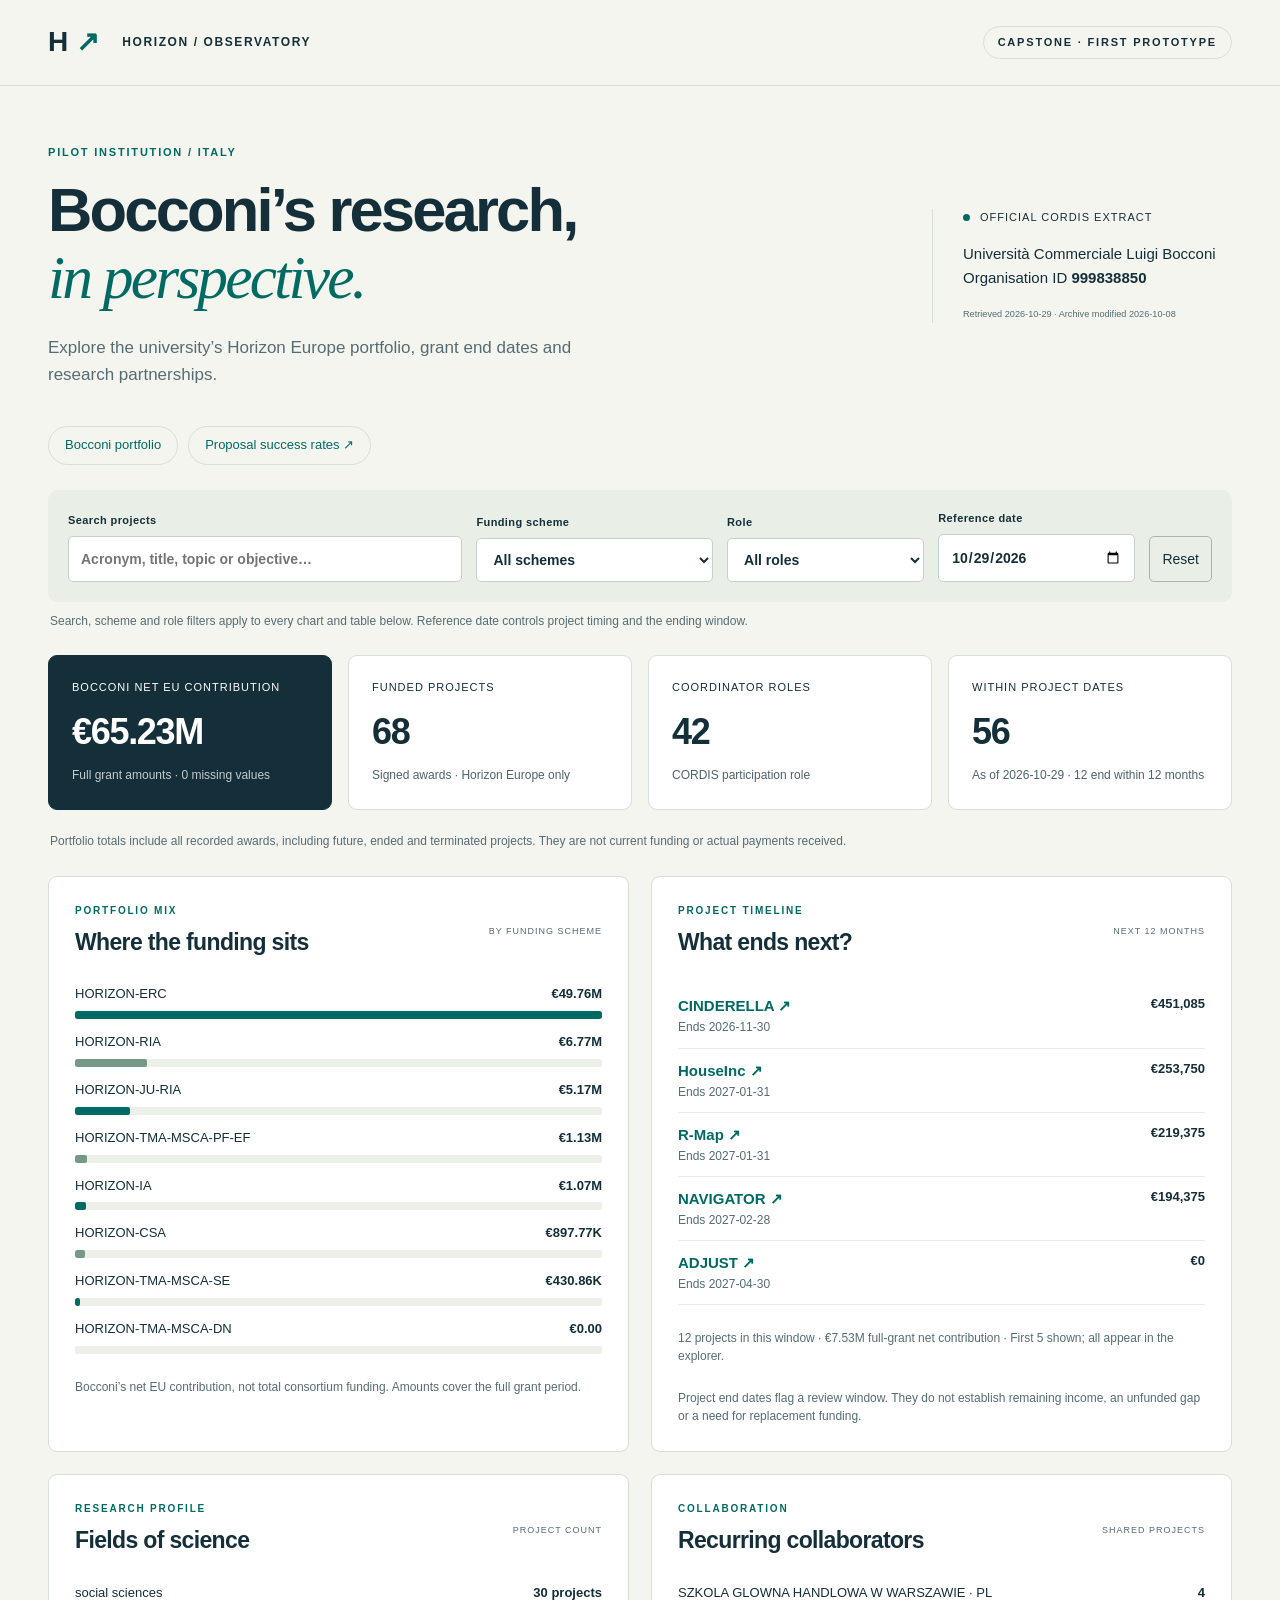
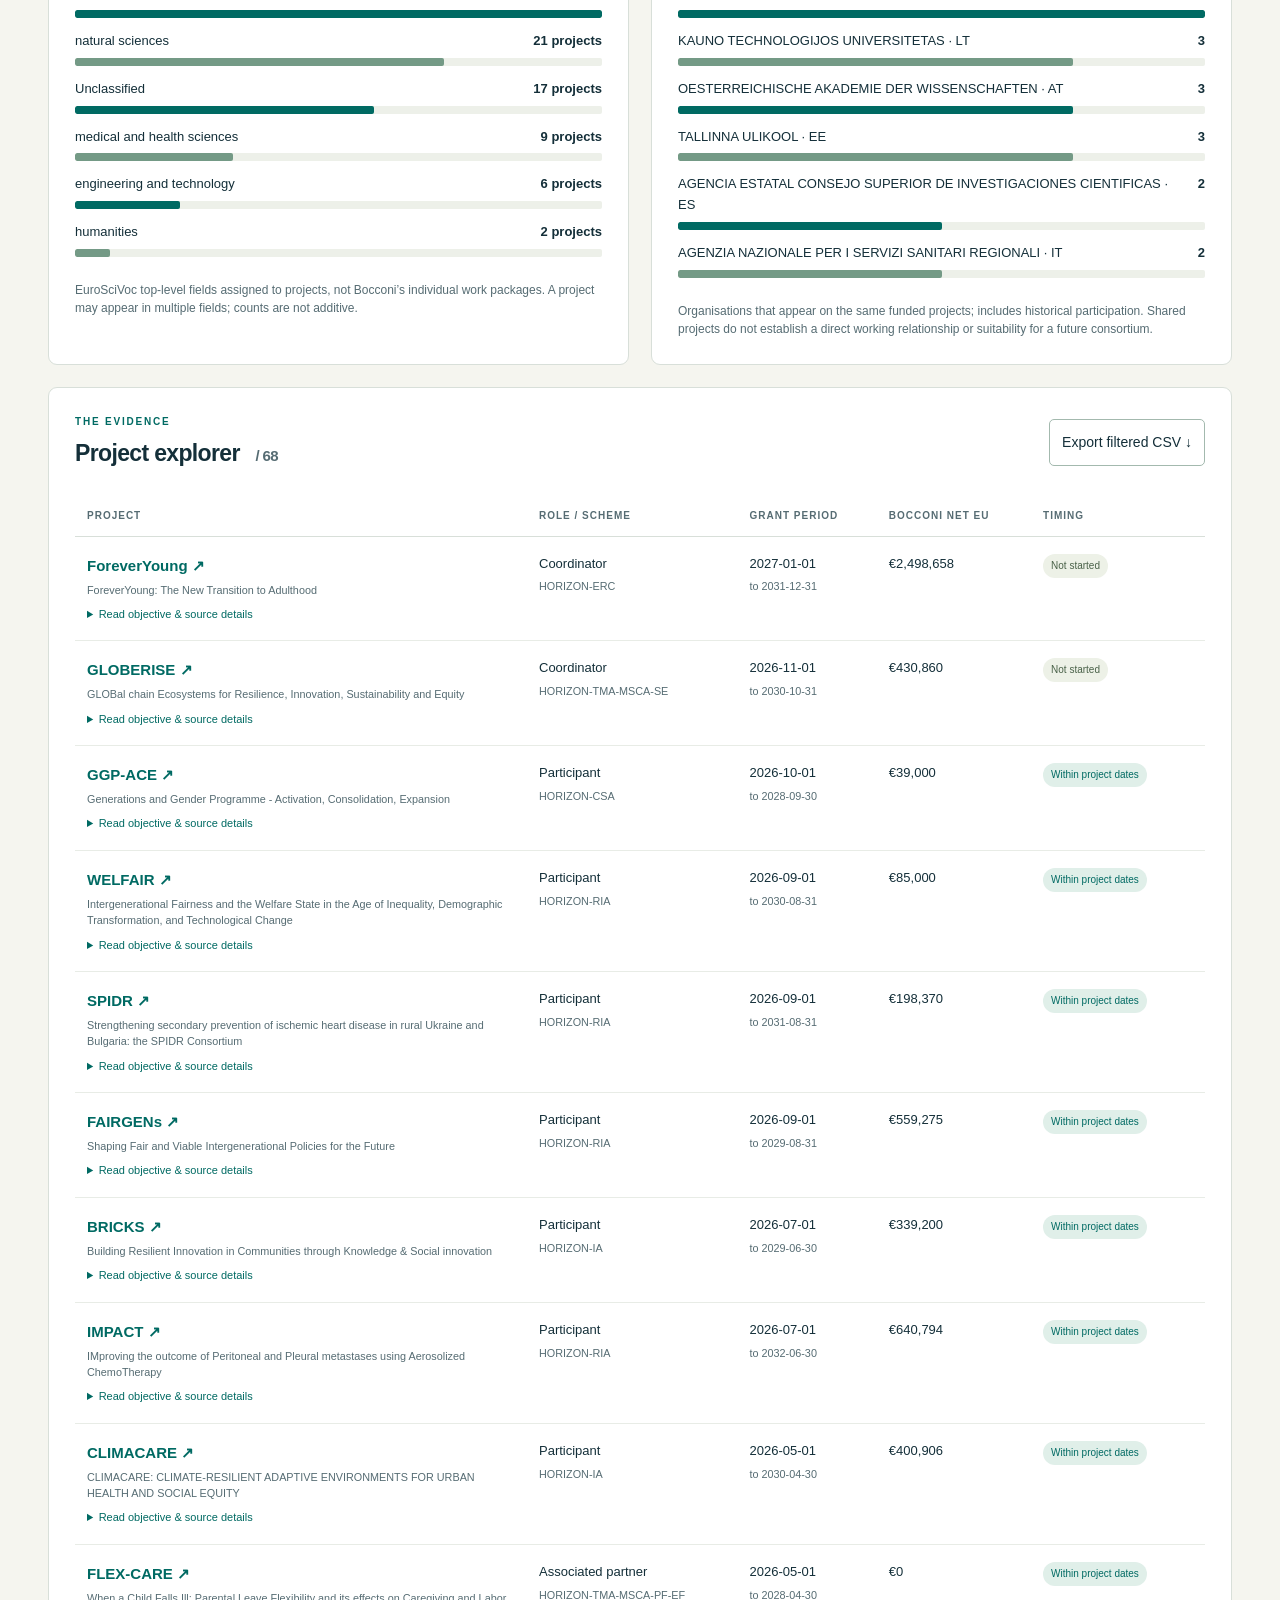
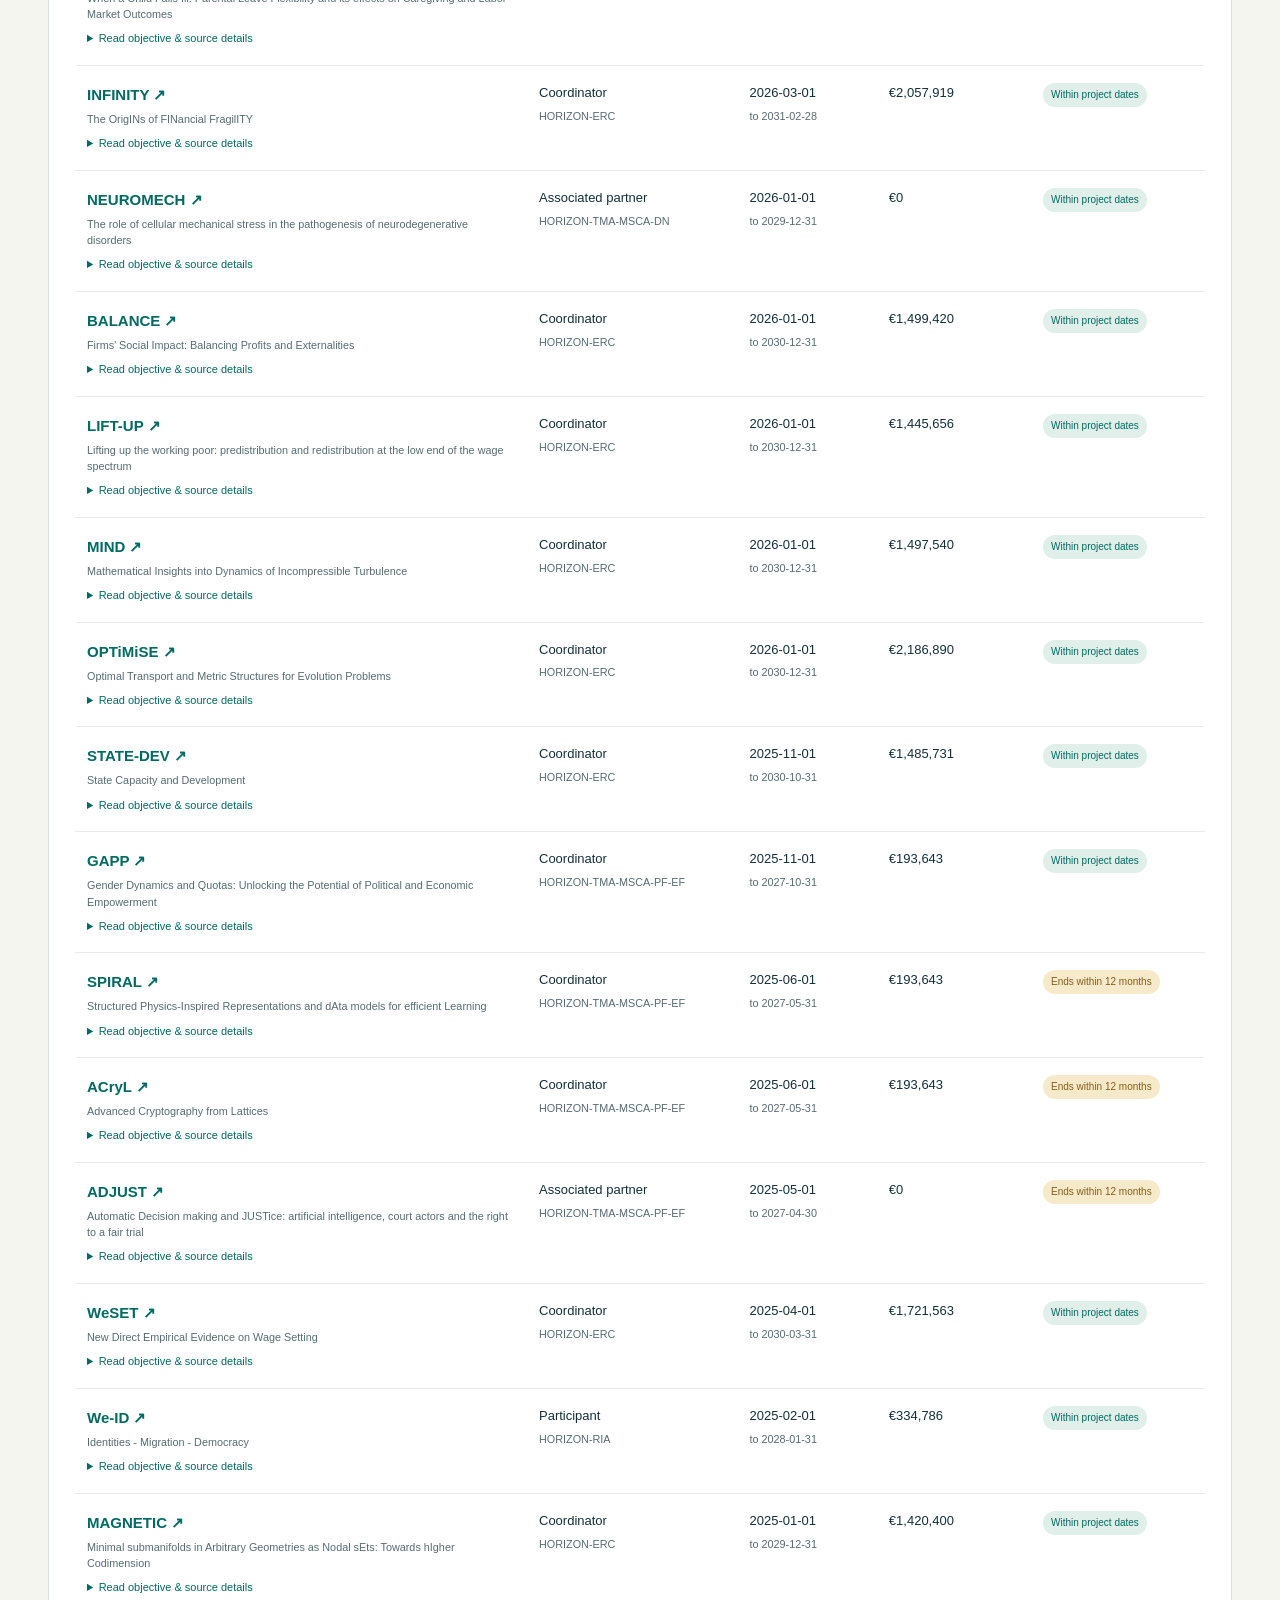
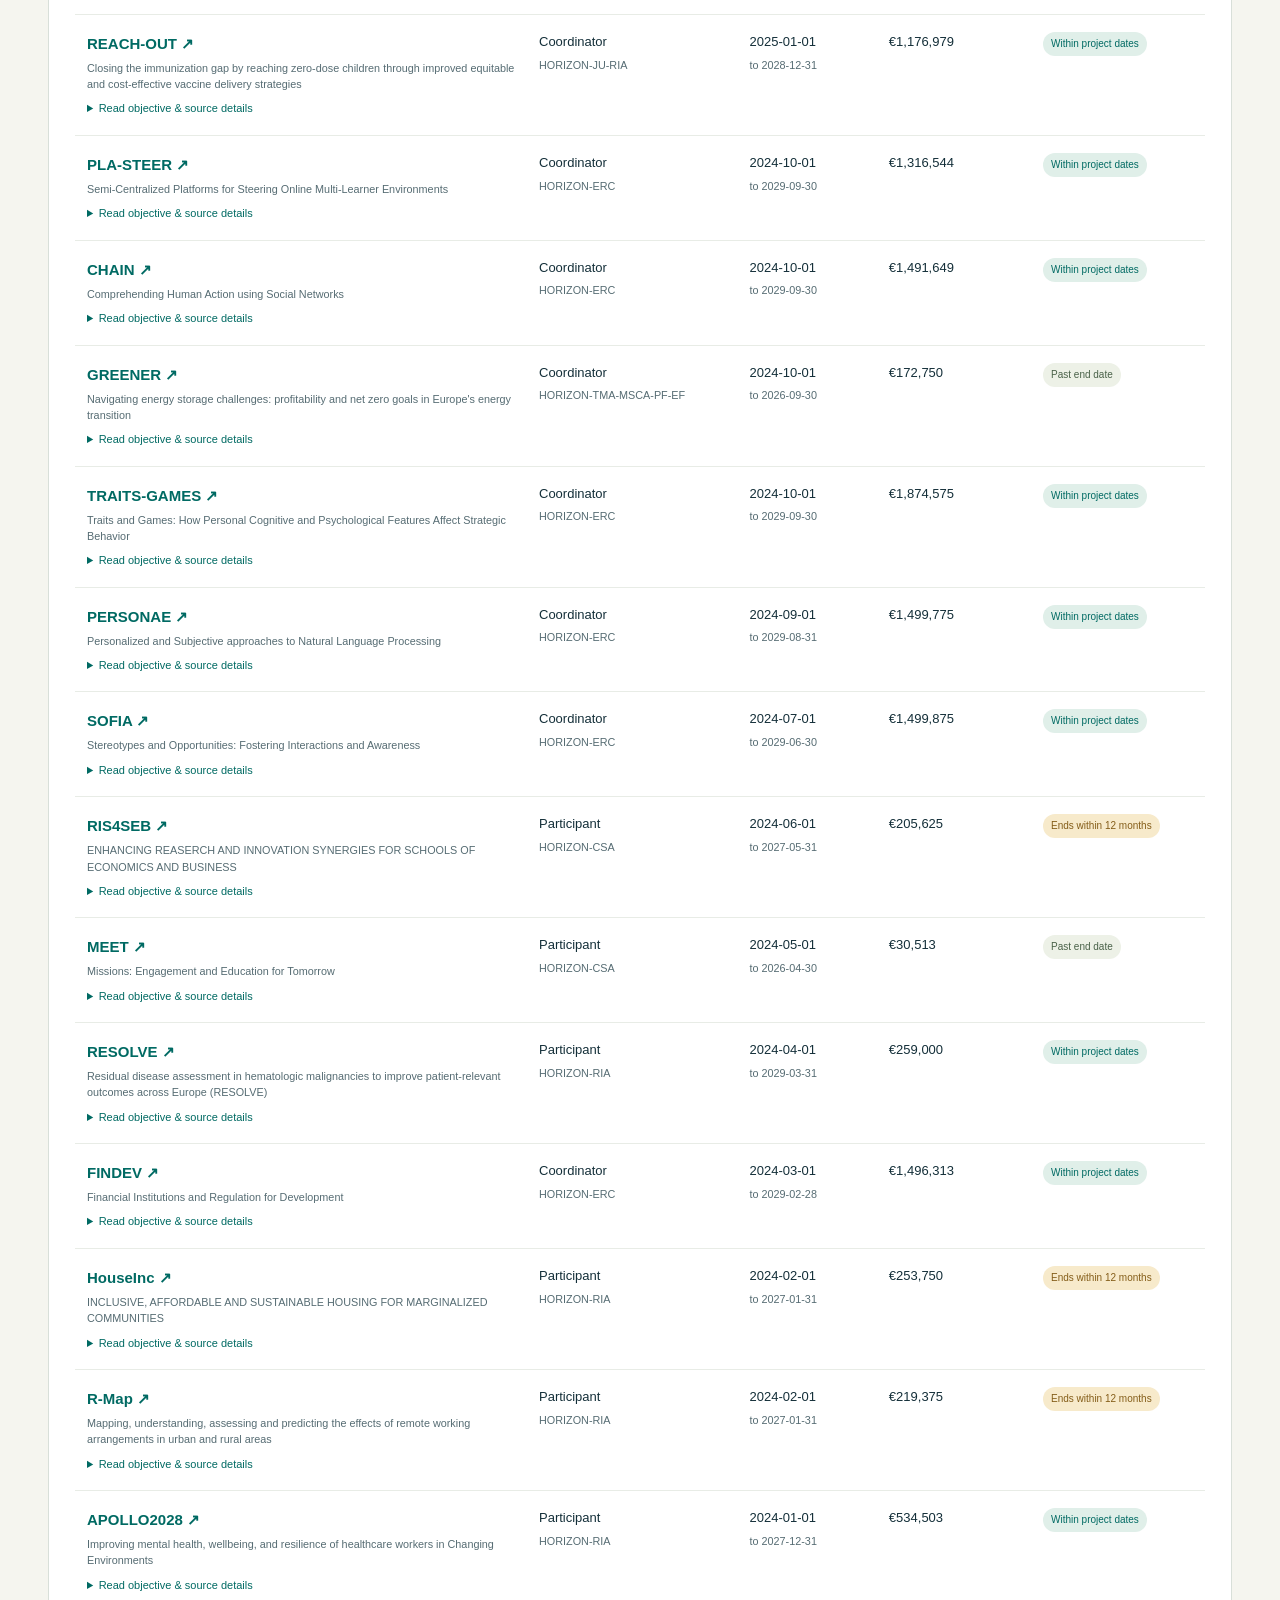
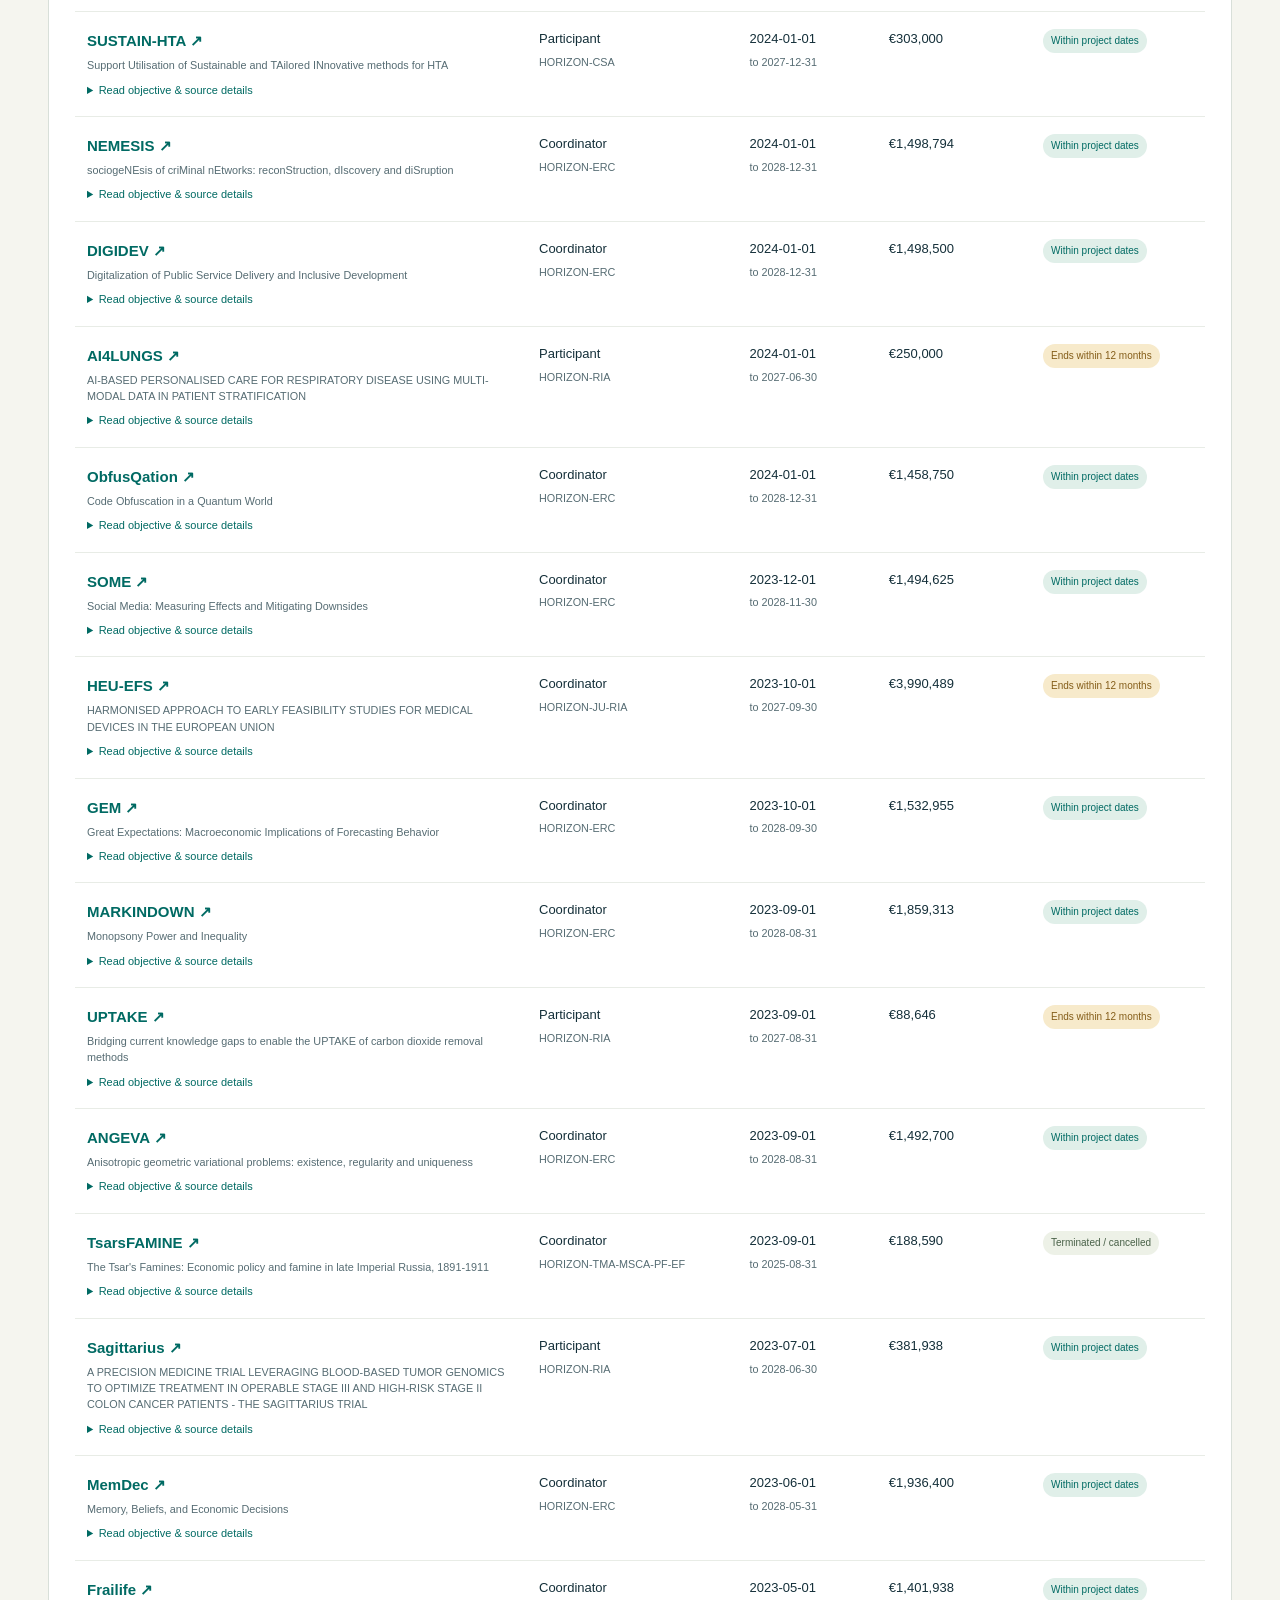
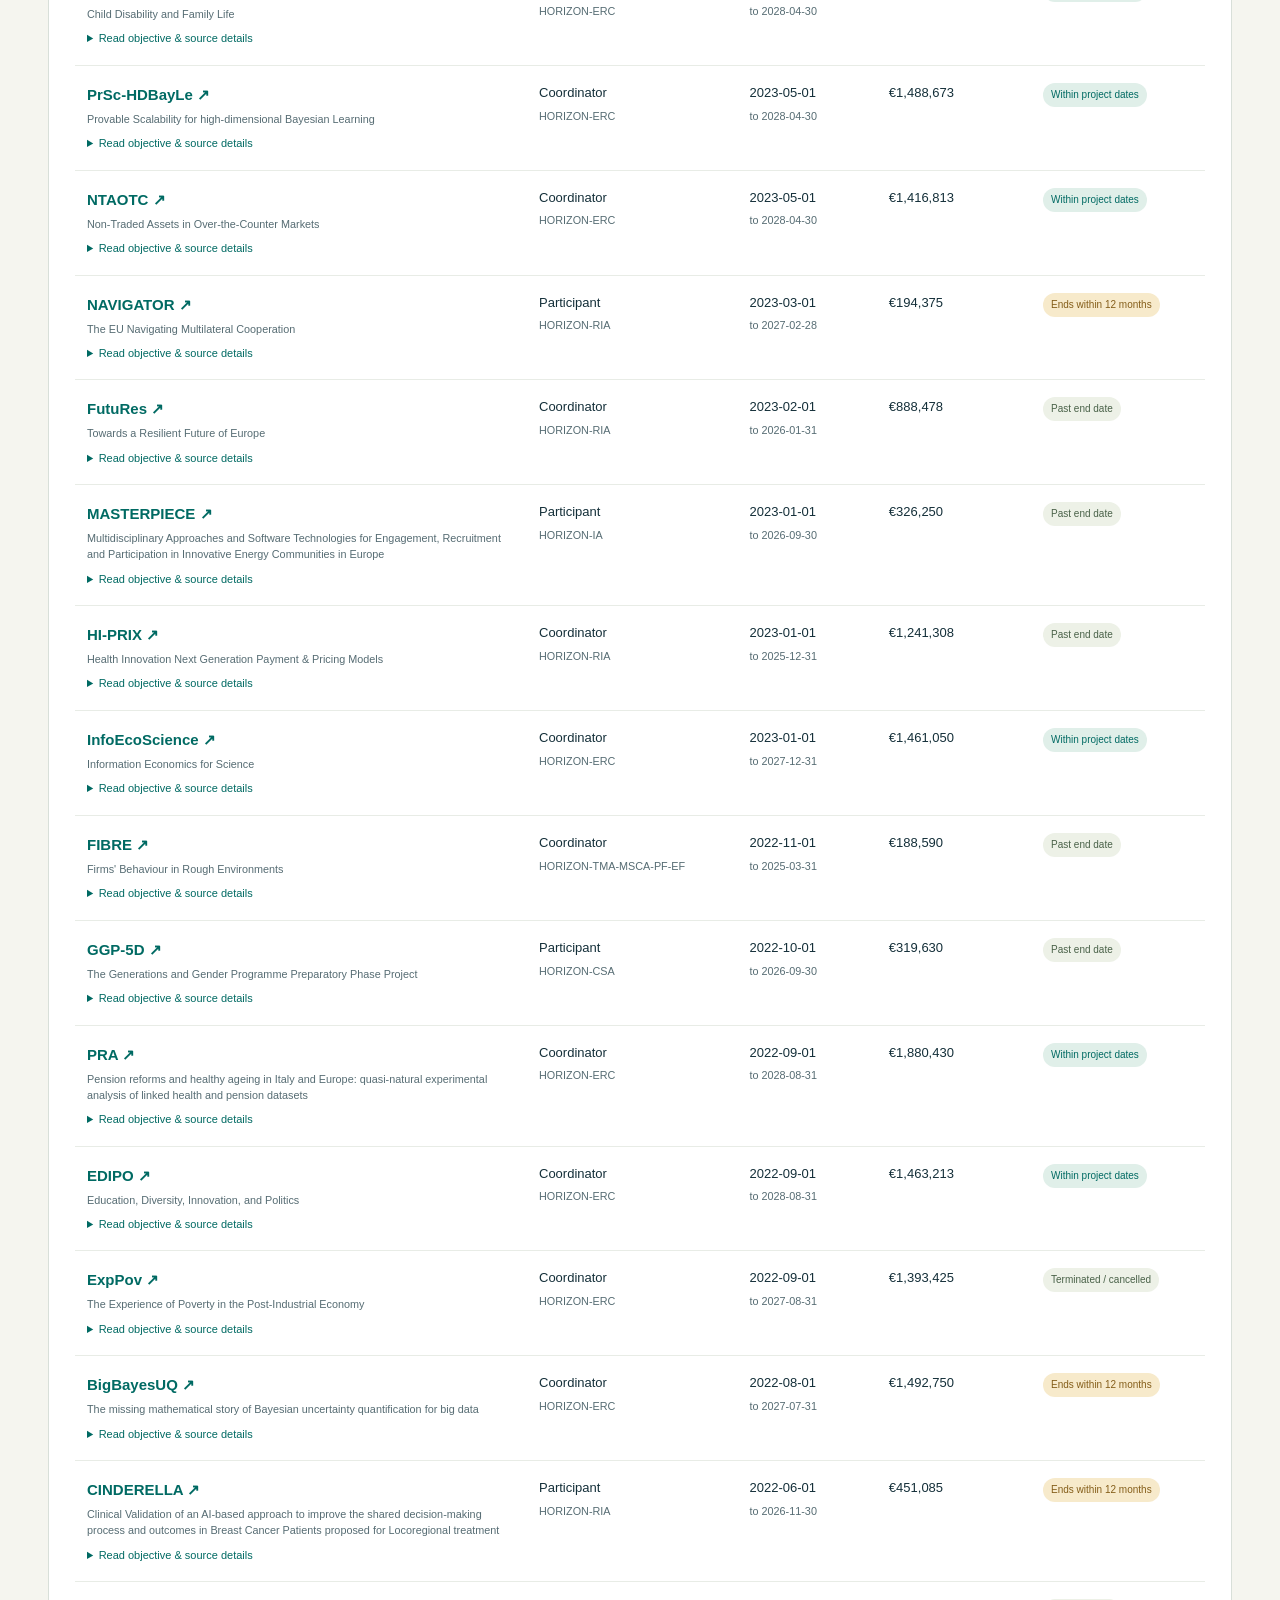
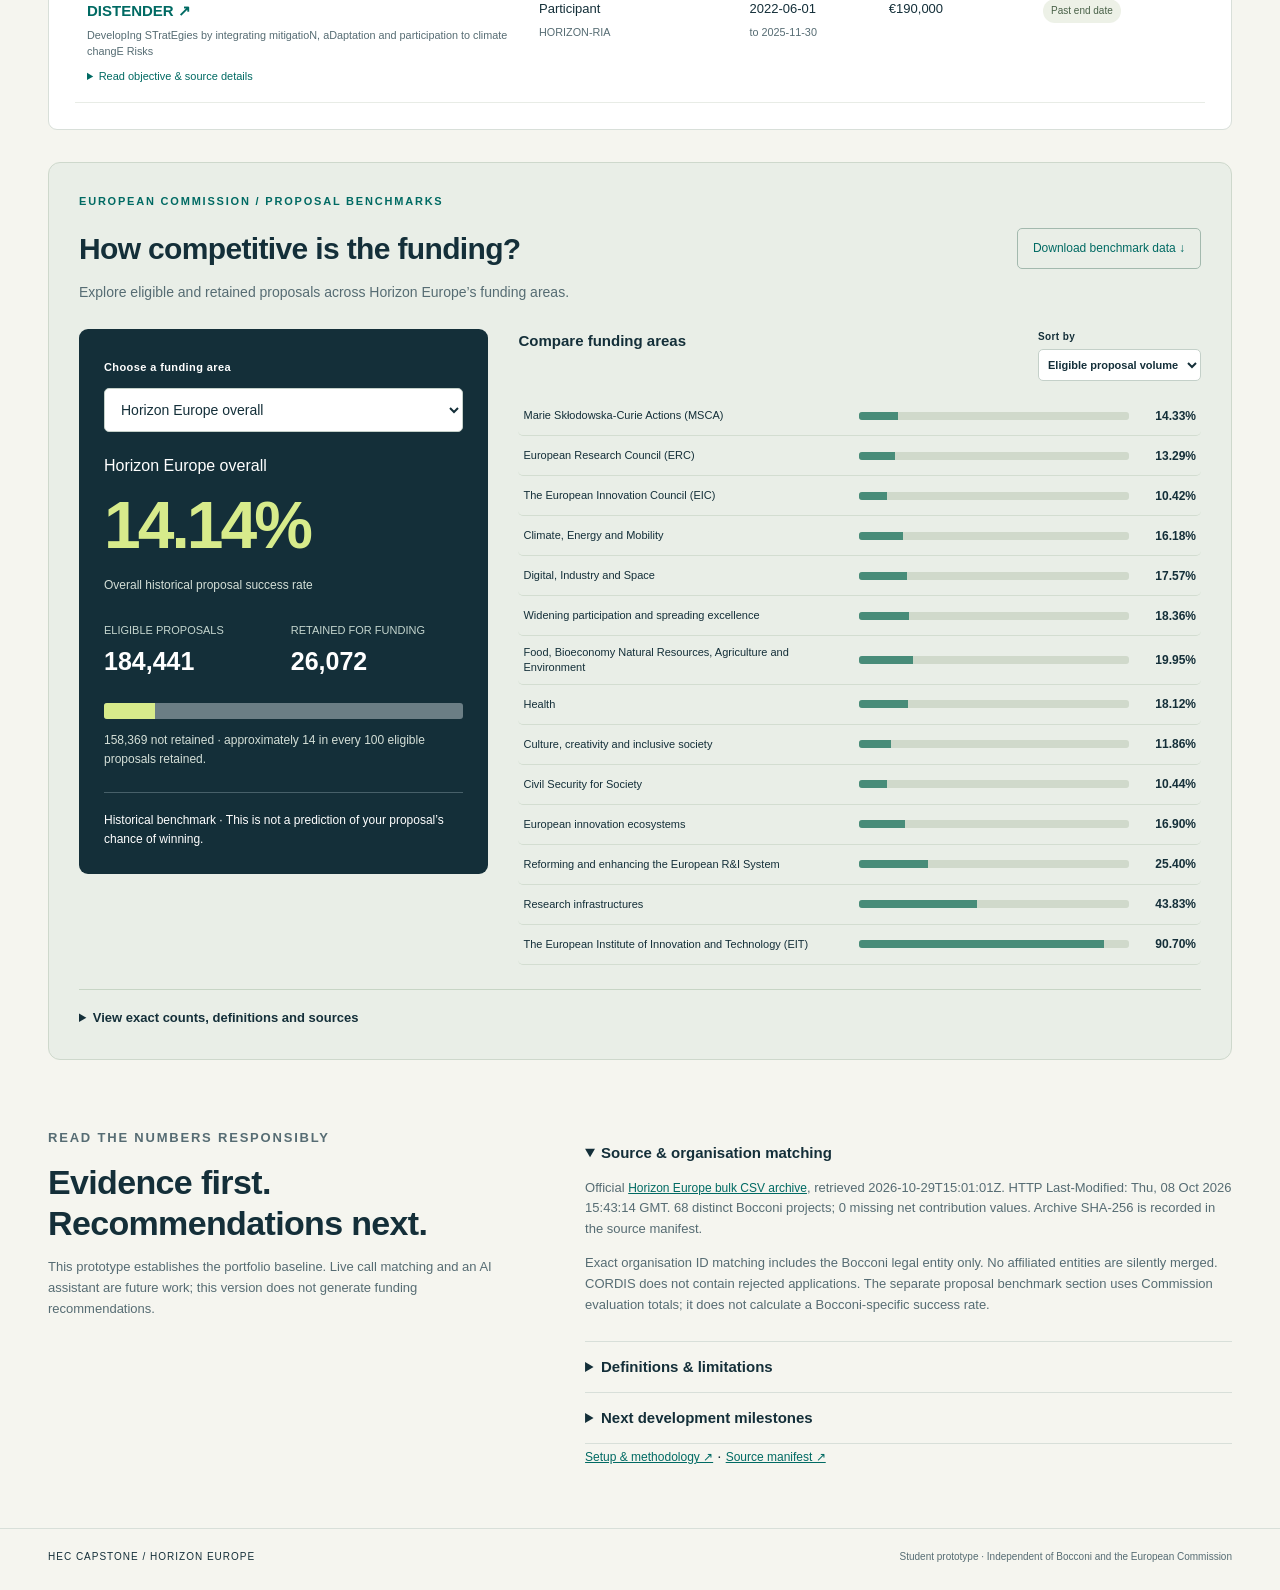
==== index.template.html @ 03dafbaa "Add Horizon Observatory dashboard and team instructions" ====
<!doctype html>
<html lang="en"><head><meta charset="utf-8"><meta name="viewport" content="width=device-width,initial-scale=1"><title>Bocconi | Horizon portfolio</title><link rel="stylesheet" href="style.css"><link rel="stylesheet" href="benchmarks.css"></head>
<body><header><a class="brand" href="#">H<span>↗</span> <b>HORIZON / OBSERVATORY</b></a><span class="prototype">CAPSTONE · FIRST PROTOTYPE</span></header>
<main><section class="intro"><div><p class="eyebrow">PILOT INSTITUTION / ITALY</p><h1>Bocconi’s research,<br><em>in perspective.</em></h1><p class="lede">Explore the university’s Horizon Europe portfolio, grant end dates and research partnerships.</p></div><aside><span class="dot"></span> OFFICIAL CORDIS EXTRACT<p>Università Commerciale Luigi Bocconi<br>Organisation ID <strong>999838850</strong></p><small id="snapshot"></small></aside></section>
<nav class="section-nav" aria-label="Dashboard sections"><a href="#portfolio">Bocconi portfolio</a><a href="#success-rates">Proposal success rates ↗</a></nav>
<section id="portfolio" class="controls" aria-label="Portfolio filters"><label>Search projects<input id="search" type="search" placeholder="Acronym, title, topic or objective…"></label><label>Funding scheme<select id="scheme"><option value="">All schemes</option></select></label><label>Role<select id="role"><option value="">All roles</option><option value="coordinator">Coordinator</option><option value="participant">Participant</option><option value="associatedPartner">Associated partner</option></select></label><label>Reference date<input type="date" id="asof" value="2026-10-29"></label><button id="reset" class="secondary">Reset</button></section>
<p class="filter-note">Search, scheme and role filters apply to every chart and table below. Reference date controls project timing and the ending window.</p>
<section class="metrics" id="metrics" aria-live="polite"></section><p class="filter-note">Portfolio totals include all recorded awards, including future, ended and terminated projects. They are not current funding or actual payments received.</p>
<section class="grid"><article class="panel"><div class="panel-heading"><div><p class="eyebrow">PORTFOLIO MIX</p><h2>Where the funding sits</h2></div><span>BY FUNDING SCHEME</span></div><div id="schemes"></div><p class="footnote">Bocconi’s net EU contribution, not total consortium funding. Amounts cover the full grant period.</p></article><article class="panel"><div class="panel-heading"><div><p class="eyebrow">PROJECT TIMELINE</p><h2>What ends next?</h2></div><span>NEXT 12 MONTHS</span></div><div id="expiries"></div><p class="footnote">Project end dates flag a review window. They do not establish remaining income, an unfunded gap or a need for replacement funding.</p></article></section>
<section class="grid"><article class="panel"><div class="panel-heading"><div><p class="eyebrow">RESEARCH PROFILE</p><h2>Fields of science</h2></div><span>PROJECT COUNT</span></div><div id="themes"></div><p class="footnote">EuroSciVoc top-level fields assigned to projects, not Bocconi’s individual work packages. A project may appear in multiple fields; counts are not additive.</p></article><article class="panel"><div class="panel-heading"><div><p class="eyebrow">COLLABORATION</p><h2>Recurring collaborators</h2></div><span>SHARED PROJECTS</span></div><div id="partners"></div><p class="footnote">Organisations that appear on the same funded projects; includes historical participation. Shared projects do not establish a direct working relationship or suitability for a future consortium.</p></article></section>
<section class="panel project-panel"><div class="panel-heading"><div><p class="eyebrow">THE EVIDENCE</p><h2>Project explorer <span id="count"></span></h2></div><button id="download" class="secondary">Export filtered CSV ↓</button></div><div class="table-scroll"><table><thead><tr><th>Project</th><th>Role / scheme</th><th>Grant period</th><th>Bocconi net EU</th><th>Timing</th></tr></thead><tbody id="projects"></tbody></table></div></section>
<section id="success-rates" class="benchmark-section" aria-labelledby="benchmark-heading">
 <div class="benchmark-title"><div><p class="eyebrow">EUROPEAN COMMISSION / PROPOSAL BENCHMARKS</p><h2 id="benchmark-heading">How competitive is the funding?</h2><p>Explore eligible and retained proposals across Horizon Europe’s funding areas.</p></div><a class="secondary download-link" href="data/proposal-benchmarks.csv" download>Download benchmark data ↓</a></div>
 <div class="benchmark-layout"><div class="benchmark-detail">
  <label for="benchmark-area">Choose a funding area</label><select id="benchmark-area"><option value="overall">Horizon Europe overall</option></select>
  <div id="benchmark-summary" aria-live="polite"></div>
  <p class="benchmark-caution">Historical benchmark · This is not a prediction of your proposal’s chance of winning.</p>
 </div><div class="benchmark-comparison"><div class="benchmark-chart-title"><h3>Compare funding areas</h3><label>Sort by <select id="benchmark-sort"><option value="volume">Eligible proposal volume</option><option value="rate">Success rate</option><option value="name">Name</option></select></label></div><div id="benchmark-bars"></div></div></div>
 <details class="benchmark-evidence"><summary>View exact counts, definitions and sources</summary><div class="table-scroll"><table><thead><tr><th>Funding area</th><th>Eligible proposals</th><th>Retained proposals</th><th>Not retained</th><th>Success rate</th></tr></thead><tbody id="benchmark-table"></tbody></table></div><p><b>Calculation:</b> retained proposals ÷ eligible proposals × 100. Overall uses the total counts; it is not an average of the area percentages. “Retained” means MAIN / mainlisted for funding after evaluation, rather than a signed grant. “Eligible” excludes ineligible, inadmissible, duplicate and withdrawn proposals and proposals without evaluation results.</p><p>Organisation applications are different from proposals: one consortium proposal may contain several organisation applications. We use proposals consistently for both numerator and denominator.</p><p><b>Snapshot:</b> retrieved 16 November 2026 from the Commission’s R&amp;I Proposals dashboard, Programme = HORIZON EUROPE, with no other selections. The export does not specify its underlying data cutoff. This is a saved snapshot, not a live feed, and it differs from the Bocconi portfolio’s October snapshot.</p><p>EIC includes proposal resubmissions. EIT has data availability gaps and only 43 eligible proposals in this snapshot. Funding areas differ in eligibility, evaluation and funding mechanisms, so a higher rate does not mean a call is suitable or easier for a specific applicant. ERC here combines its grant types; it is not an ERC Consolidator-specific rate.</p><p><a id="benchmark-source" target="_blank" rel="noopener">Commission dashboard ↗</a> · <a id="benchmark-glossary" target="_blank" rel="noopener">Official glossary ↗</a> · <a href="data/horizon-proposals-source.xlsx" download>Original chart export ↓</a> · <a href="data/proposal-benchmarks.json">Documented dataset ↗</a></p></details>
</section>

<section class="method"><div><p class="eyebrow">READ THE NUMBERS RESPONSIBLY</p><h2>Evidence first.<br>Recommendations next.</h2><p>This prototype establishes the portfolio baseline. Live call matching and an AI assistant are future work; this version does not generate funding recommendations.</p></div><div><details open><summary>Source & organisation matching</summary><p id="source-info"></p><p>Exact organisation ID matching includes the Bocconi legal entity only. No affiliated entities are silently merged. CORDIS does not contain rejected applications. The separate proposal benchmark section uses Commission evaluation totals; it does not calculate a Bocconi-specific success rate.</p></details><details><summary>Definitions & limitations</summary><p>Funding is the sum of participant-level <code>netEcContribution</code>; zero is retained and missing values are reported separately. Coordinator counts use CORDIS roles. “Within project dates” means the reference date falls between start and end, excluding CORDIS terminated/cancelled projects and ended Bocconi participations. It is not confirmation of current project activity.</p><p>No annual cash flow is inferred from full-grant contributions. Ending-window amounts are full contributions of those grants, not funds remaining or money lost. CORDIS is a monthly snapshot and can differ from live project pages.</p></details><details><summary>Next development milestones</summary><p>Validate the baseline with a university funding adviser. Add open calls from the Funding & Tenders Portal, explainable matching rules and eligibility checks. Add an assistant that cites evidence and uses calculations performed by code.</p></details><a href="README.md">Setup & methodology ↗</a> · <a href="data/source-manifest.json">Source manifest ↗</a></div></section>
</main><footer>HEC CAPSTONE / HORIZON EUROPE <span>Student prototype · Independent of Bocconi and the European Commission</span></footer><script src="portfolio-data.js"></script><script src="app.js"></script><script src="benchmarks-data.js"></script><script src="benchmarks.js"></script></body></html>
---- style.css ----
:root{--ink:#142f39;--muted:#566c73;--paper:#f5f5ef;--line:#d8dfd9;--teal:#006a63;--lime:#d7eb8b}*{box-sizing:border-box}body{margin:0;background:var(--paper);color:var(--ink);font:15px/1.6 -apple-system,BlinkMacSystemFont,"Segoe UI",sans-serif}header,main,footer{max-width:1440px;margin:auto;padding:0 48px}header{height:86px;display:flex;align-items:center;justify-content:space-between;border-bottom:1px solid var(--line)}a{color:var(--teal)}.brand{text-decoration:none;color:var(--ink);font-size:28px;font-weight:700;display:flex;align-items:center;gap:8px}.brand span{color:var(--teal)}.brand b{font-size:12px;letter-spacing:1.6px;margin-left:15px}.prototype,.eyebrow{font-size:11px;letter-spacing:1.8px;font-weight:650}.prototype{border:1px solid var(--line);border-radius:30px;padding:7px 14px}.intro{display:flex;justify-content:space-between;gap:50px;padding:58px 0 38px;align-items:center}.eyebrow{color:var(--teal);margin:0 0 14px}h1{font-size:clamp(38px,4.8vw,66px);line-height:1.1;letter-spacing:-2.8px;font-weight:550;margin:0}h1 em{font-family:Georgia,serif;font-weight:400;color:var(--teal)}.lede{color:var(--muted);max-width:550px;font-size:17px;margin:22px 0 0}.intro aside{border-left:1px solid var(--line);padding-left:30px;font-size:11px;letter-spacing:1px;min-width:300px}.intro aside p{font-size:15px;letter-spacing:0}.intro aside small{letter-spacing:0;color:var(--muted)}.dot{display:inline-block;width:7px;height:7px;background:var(--teal);border-radius:50%;margin-right:6px}.controls{display:grid;grid-template-columns:2fr 1.2fr 1fr 1fr auto;gap:14px;background:#e9eee7;padding:20px;border-radius:10px;align-items:end}label{font-size:11px;font-weight:650;letter-spacing:.4px}input,select,button{font:inherit;font-size:14px;border:1px solid #c4d0c9;border-radius:5px;background:white;padding:11px 12px;color:var(--ink);min-height:44px}input,select{display:block;width:100%;margin-top:6px}button{cursor:pointer}.secondary{background:transparent;border-color:#a3b9ae}button:hover{background:#dde8d8}input:focus,select:focus,button:focus-visible,a:focus-visible,summary:focus-visible{outline:3px solid #7abeb0;outline-offset:2px}.filter-note,.footnote{font-size:12px;color:var(--muted)}.filter-note{margin:10px 2px 24px}.metrics{display:grid;grid-template-columns:repeat(4,1fr);gap:16px;margin-bottom:22px}.metric{background:white;border:1px solid var(--line);border-radius:9px;padding:23px}.metric:first-child{background:var(--ink);color:white;border-color:var(--ink)}.metric p{font-size:11px;letter-spacing:1px;margin:0;text-transform:uppercase}.metric strong{display:block;font-size:36px;font-weight:550;line-height:1.3;margin:12px 0 7px;letter-spacing:-1.3px}.metric small{font-size:12px;opacity:.75}.grid{display:grid;grid-template-columns:1fr 1fr;gap:22px;margin-bottom:22px}.panel{background:white;border:1px solid var(--line);border-radius:9px;padding:26px}.panel-heading{display:flex;align-items:center;justify-content:space-between;gap:14px;margin-bottom:24px}.panel-heading .eyebrow{margin-bottom:5px;font-size:10px}h2{font-size:23px;letter-spacing:-.65px;font-weight:550;margin:0}.panel-heading>span{font-size:9px;letter-spacing:1px;color:var(--muted)}.bar-row{margin:13px 0}.bar-label{display:flex;justify-content:space-between;gap:20px;font-size:13px;margin-bottom:6px}.bar-label span:first-child{overflow-wrap:anywhere}.track{height:8px;border-radius:2px;background:#edf0e9;overflow:hidden}.fill{height:100%;background:var(--teal);border-radius:2px}.bar-row:nth-child(even) .fill{background:#749a86}.footnote{margin:24px 0 0;line-height:1.5}.expiry{display:grid;grid-template-columns:1fr auto;gap:10px;border-bottom:1px solid #e9ede7;padding:10px 0}.expiry a{font-weight:600;text-decoration:none}.expiry small{display:block;color:var(--muted);font-size:12px}.expiry strong{font-size:13px}.empty{color:var(--muted);padding:20px 0}.project-panel{margin-bottom:32px}.table-scroll{overflow-x:auto}table{border-collapse:collapse;width:100%;text-align:left}th{font-size:10px;letter-spacing:1px;text-transform:uppercase;color:var(--muted);font-weight:600;padding:12px;border-bottom:1px solid var(--line)}td{padding:17px 12px;border-bottom:1px solid #e8ece6;font-size:13px;vertical-align:top}td:first-child{width:40%;min-width:220px}td strong{display:block;font-size:15px}td small{display:block;color:var(--muted);line-height:1.5;margin-top:4px}td a{text-decoration:none}td details{margin-top:8px}td summary{font-size:11px;color:var(--teal);cursor:pointer}td details p{font-size:12px;max-width:650px}td:nth-child(4){white-space:nowrap}.pill{display:inline-block;font-size:10px;padding:4px 8px;border-radius:20px;background:#edf1e7;color:#496148;white-space:nowrap}.pill.current{background:#e0efe9;color:#006a63}.pill.ending{background:#f7eacb;color:#845d19}#count{font-size:15px;color:var(--muted);margin-left:10px}.method{display:grid;grid-template-columns:1fr 1.4fr;gap:75px;padding:20px 0 60px}.method h2{font-size:34px;line-height:1.2}.method p{color:var(--muted);font-size:13px}.method details{border-bottom:1px solid var(--line);padding:13px 0}.method summary{font-weight:600;cursor:pointer}.method a{font-size:12px}footer{border-top:1px solid var(--line);padding-top:20px;padding-bottom:25px;font-size:10px;letter-spacing:1px;display:flex;justify-content:space-between;gap:20px}footer span{letter-spacing:0;color:var(--muted)}@media(max-width:1000px){header,main,footer{padding-left:24px;padding-right:24px}.controls{grid-template-columns:2fr 1fr 1fr}.metrics{grid-template-columns:repeat(2,1fr)}.intro aside{min-width:230px}.panel-heading>span{display:none}}@media(max-width:700px){.intro{display:block;padding-top:35px}.intro aside{margin-top:25px}.grid,.method{grid-template-columns:1fr;gap:20px}.controls{grid-template-columns:1fr 1fr}.controls label:first-child{grid-column:1/-1}.prototype{display:none}.brand b{font-size:10px}.metric{padding:16px}.metric strong{font-size:30px}.panel{padding:20px}footer{display:block}.method{padding-bottom:30px}h1{letter-spacing:-1.6px}}
---- benchmarks.css ----
.section-nav{display:flex;gap:10px;margin:0 0 25px}.section-nav a{font-size:13px;text-decoration:none;border:1px solid var(--line);padding:8px 16px;border-radius:30px}.section-nav a:hover{background:#e0e9df}.benchmark-section{scroll-margin-top:20px;margin:0 0 48px;padding:30px;background:#e9eee7;border:1px solid #ced8cc;border-radius:12px}.benchmark-title{display:flex;justify-content:space-between;gap:25px;align-items:center;margin-bottom:26px}.benchmark-title h2{font-size:30px}.benchmark-title p:not(.eyebrow){color:var(--muted);font-size:14px;margin:8px 0 0}.download-link{display:inline-block;padding:10px 15px;border-radius:5px;border:1px solid #a3b9ae;text-decoration:none;white-space:nowrap;font-size:12px}.benchmark-layout{display:grid;grid-template-columns:minmax(270px,.9fr) minmax(0,1.5fr);gap:30px}.benchmark-detail{padding:25px;background:var(--ink);color:white;border-radius:9px;align-self:start}.benchmark-detail select{margin:10px 0 22px}.benchmark-detail h3{font-size:16px;font-weight:500;line-height:1.5;margin:10px 0}.benchmark-rate{display:block;font-size:66px;line-height:1.15;letter-spacing:-3px;font-weight:550;color:var(--lime)}.benchmark-baseline{font-size:12px;color:#d4dfd7}.benchmark-counts{display:grid;grid-template-columns:1fr 1fr;gap:14px;margin-top:22px}.benchmark-counts span{font-size:11px;color:#c5d6cf}.benchmark-counts strong{display:block;color:white;font-size:25px;font-weight:550}.benchmark-track{height:16px;background:#6b7e85;border-radius:3px;overflow:hidden;margin-top:22px}.benchmark-track span{display:block;height:100%;background:var(--lime)}.benchmark-caption{font-size:12px;color:#d4dfd7}.benchmark-caution{font-size:12px;border-top:1px solid #476069;padding-top:18px;margin:22px 0 0;line-height:1.6}.benchmark-special{font-size:12px;padding:12px;background:#36505a;border-radius:5px;color:#f5e7bb}.benchmark-chart-title{display:flex;justify-content:space-between;align-items:start;gap:15px;margin-bottom:15px}.benchmark-chart-title h3{font-size:15px;margin:0}.benchmark-chart-title label{font-size:10px}.benchmark-chart-title select{font-size:11px;min-height:32px;padding:5px;margin:4px 0 0}.benchmark-row{display:grid;grid-template-columns:minmax(150px,1.2fr) minmax(70px,1fr) 55px;gap:12px;width:100%;text-align:left;border:0;border-bottom:1px solid #d3ddd1;background:transparent;padding:9px 5px;min-height:40px;font-size:11px;line-height:1.35;align-items:center}.benchmark-row:hover,.benchmark-row.selected{background:#dce7d3}.benchmark-row.selected .benchmark-mini-track i{background:#133e46}.benchmark-mini-track{height:8px;background:#d0d9cb;border-radius:3px;overflow:hidden}.benchmark-mini-track i{display:block;height:100%;background:#488c79}.benchmark-row strong{text-align:right;font-size:12px}.benchmark-evidence{margin-top:24px;border-top:1px solid #c7d5c5;padding-top:18px}.benchmark-evidence summary{cursor:pointer;font-size:13px;font-weight:600}.benchmark-evidence p{font-size:12px;color:var(--muted)}.benchmark-evidence table{margin:16px 0;background:#f7f8f2}.benchmark-evidence td:first-child{width:auto;min-width:180px}.benchmark-evidence td,.benchmark-evidence th{padding:10px;font-size:11px}.benchmark-evidence td:not(:first-child){white-space:nowrap}.benchmark-empty{padding:15px;font-size:13px}@media(max-width:850px){.benchmark-layout{grid-template-columns:1fr}.benchmark-title{align-items:start;flex-direction:column}.benchmark-detail{max-width:none}.benchmark-rate{font-size:56px}.benchmark-section{padding:22px}.benchmark-title h2{font-size:26px}}@media(max-width:450px){.benchmark-row{grid-template-columns:minmax(100px,1.3fr) minmax(40px,1fr) 48px;gap:7px;font-size:10px}.benchmark-chart-title{flex-direction:column}.benchmark-section{padding:16px}}
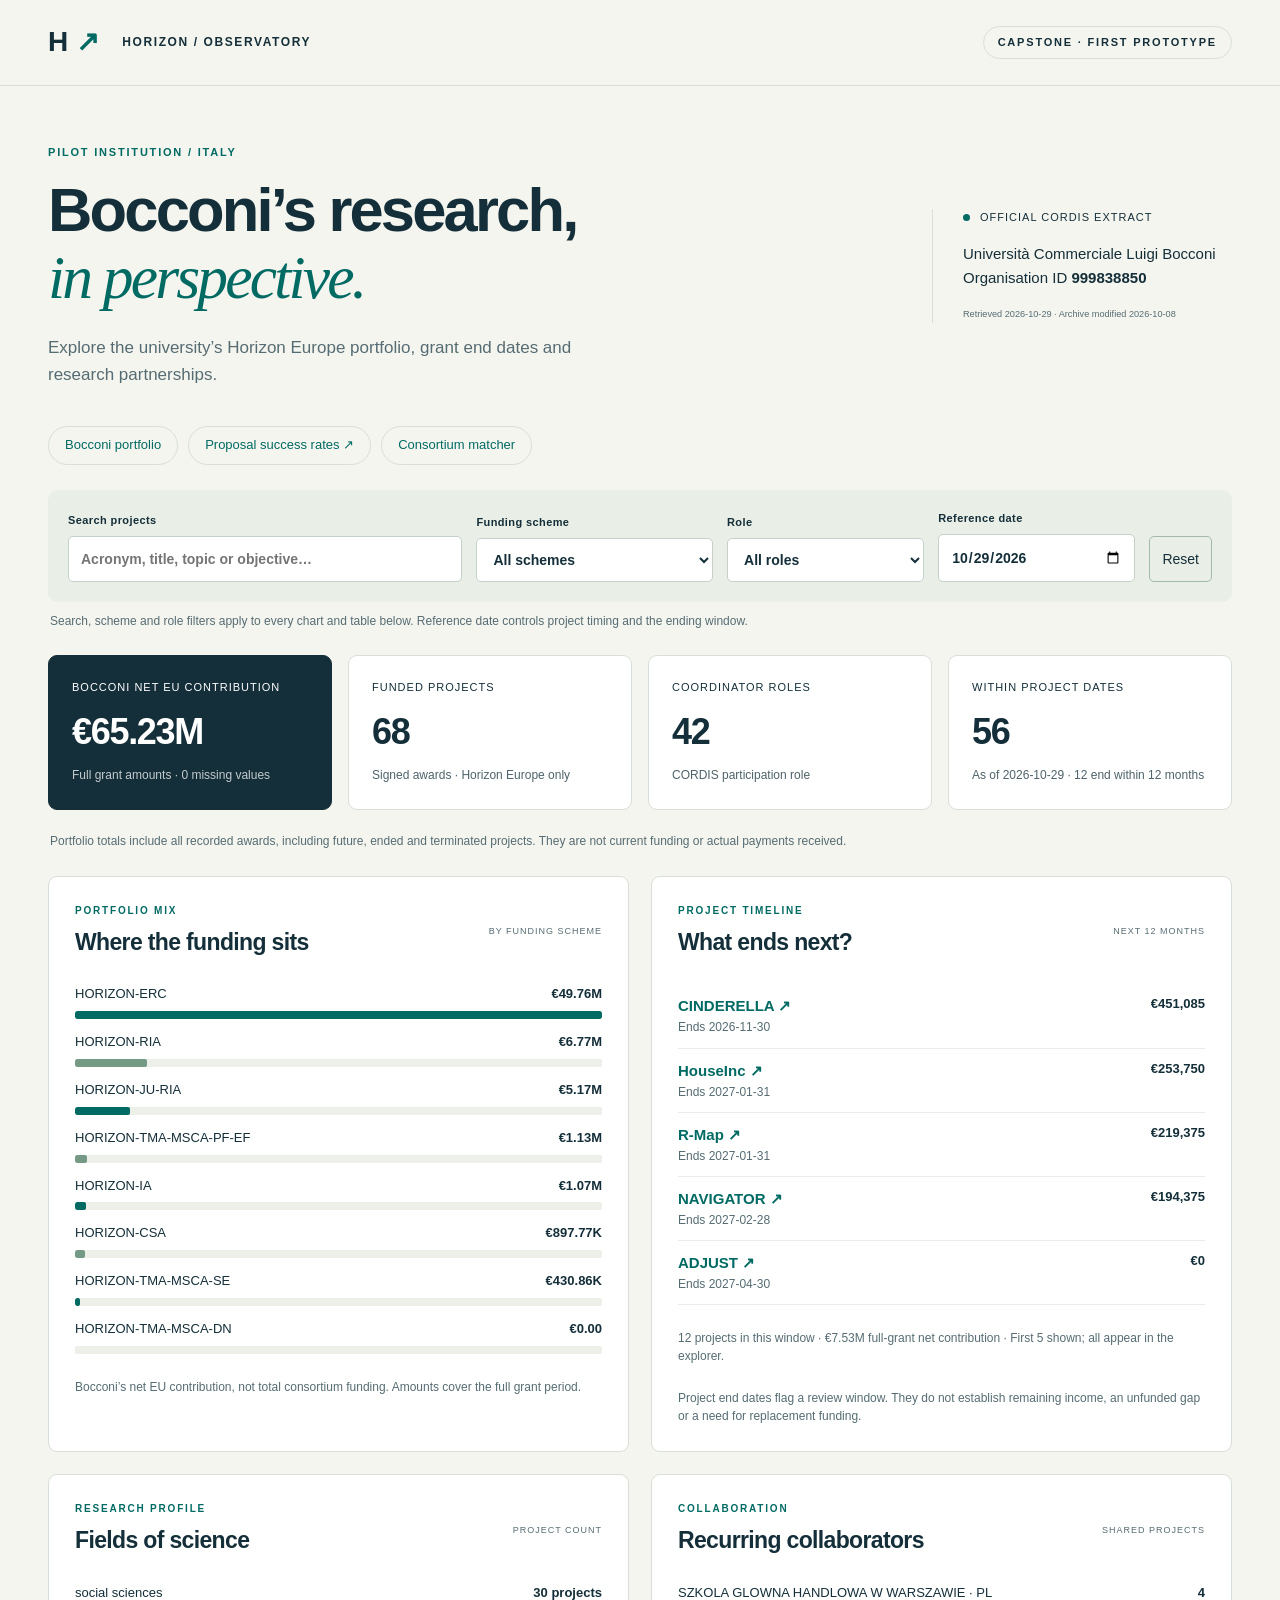
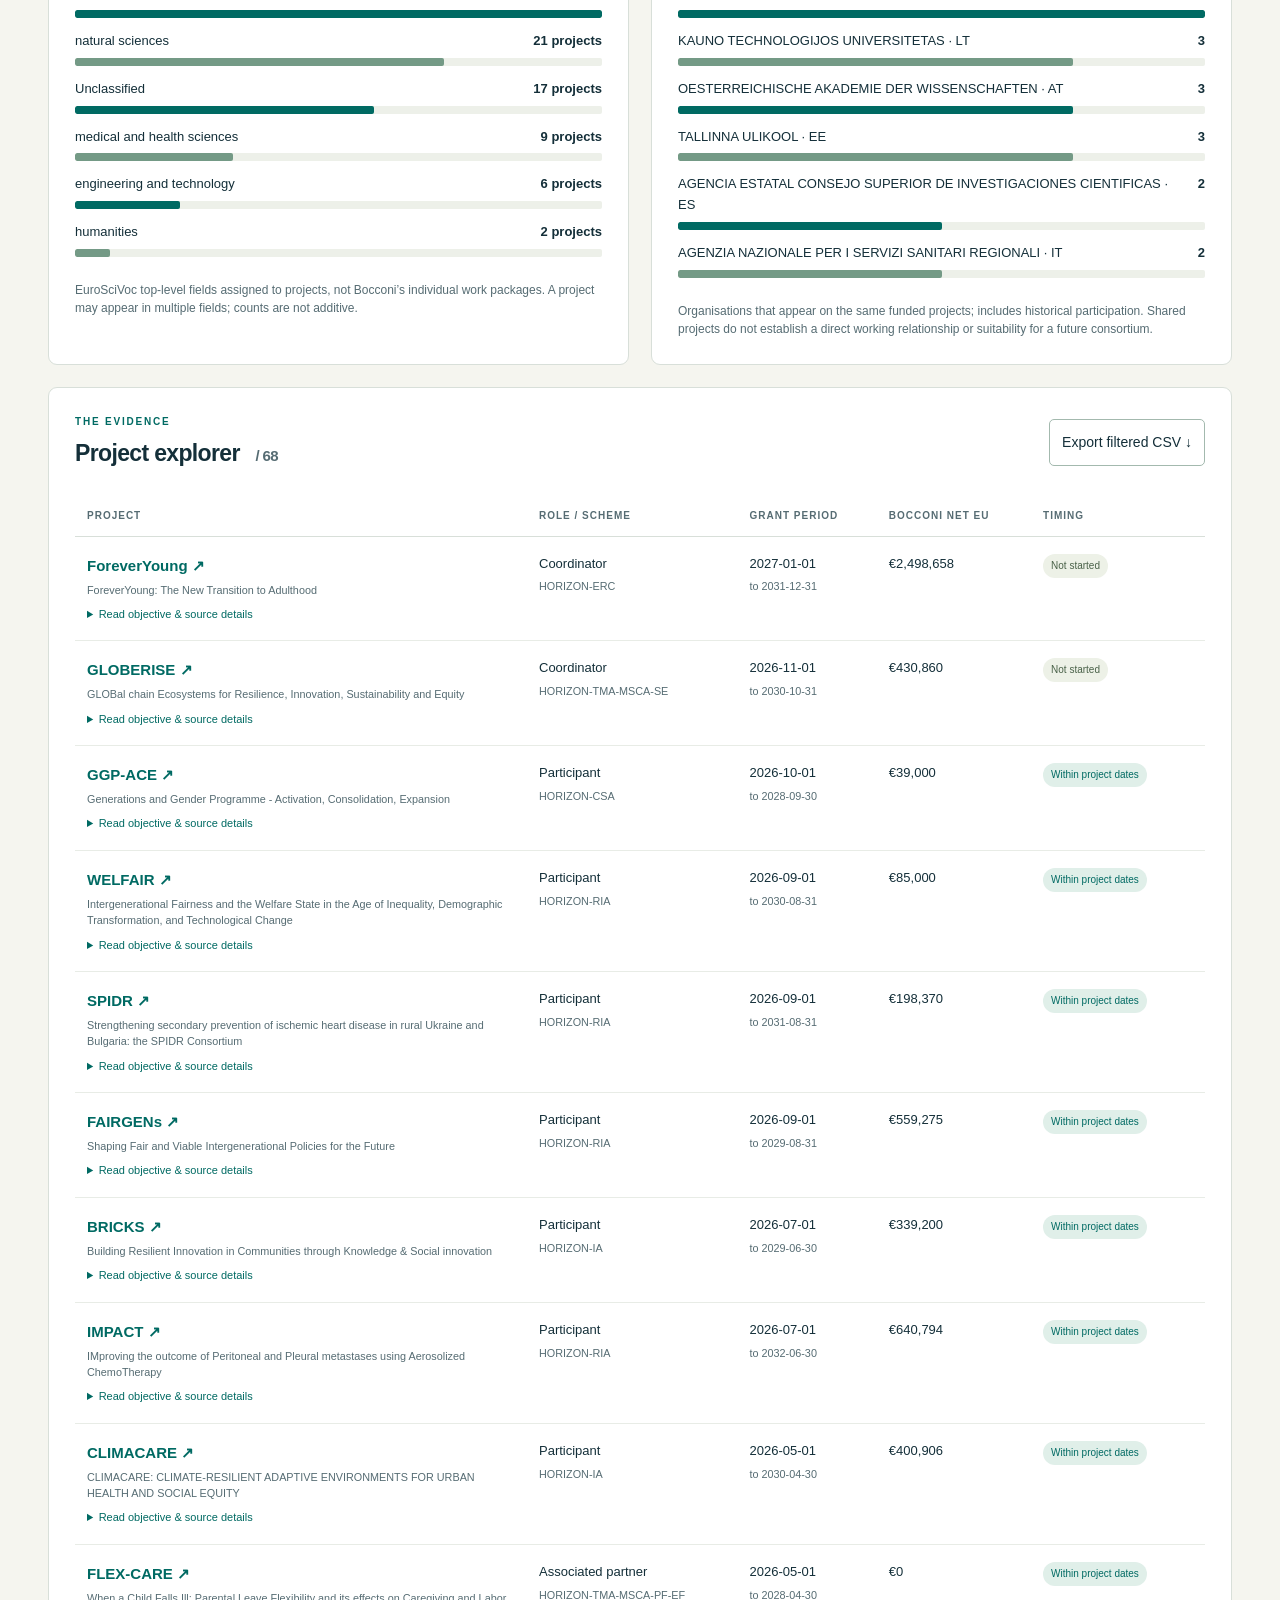
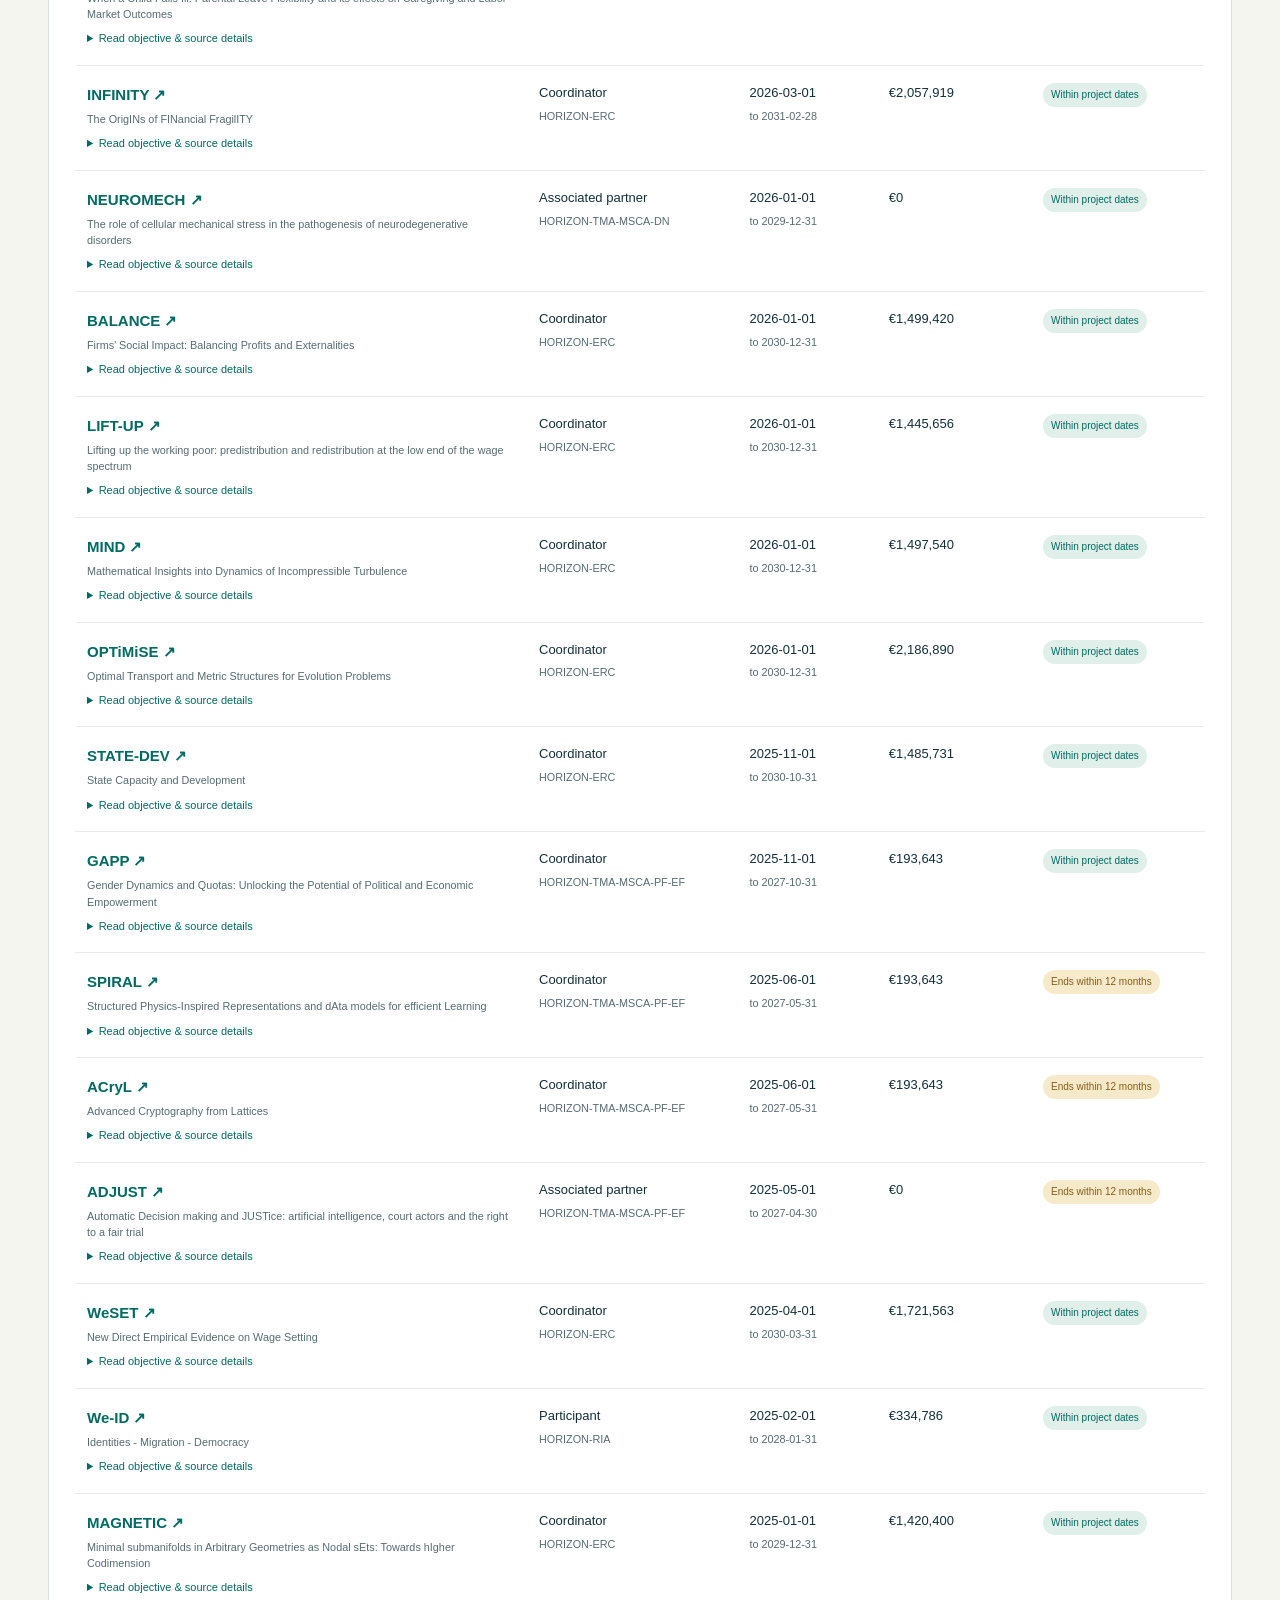
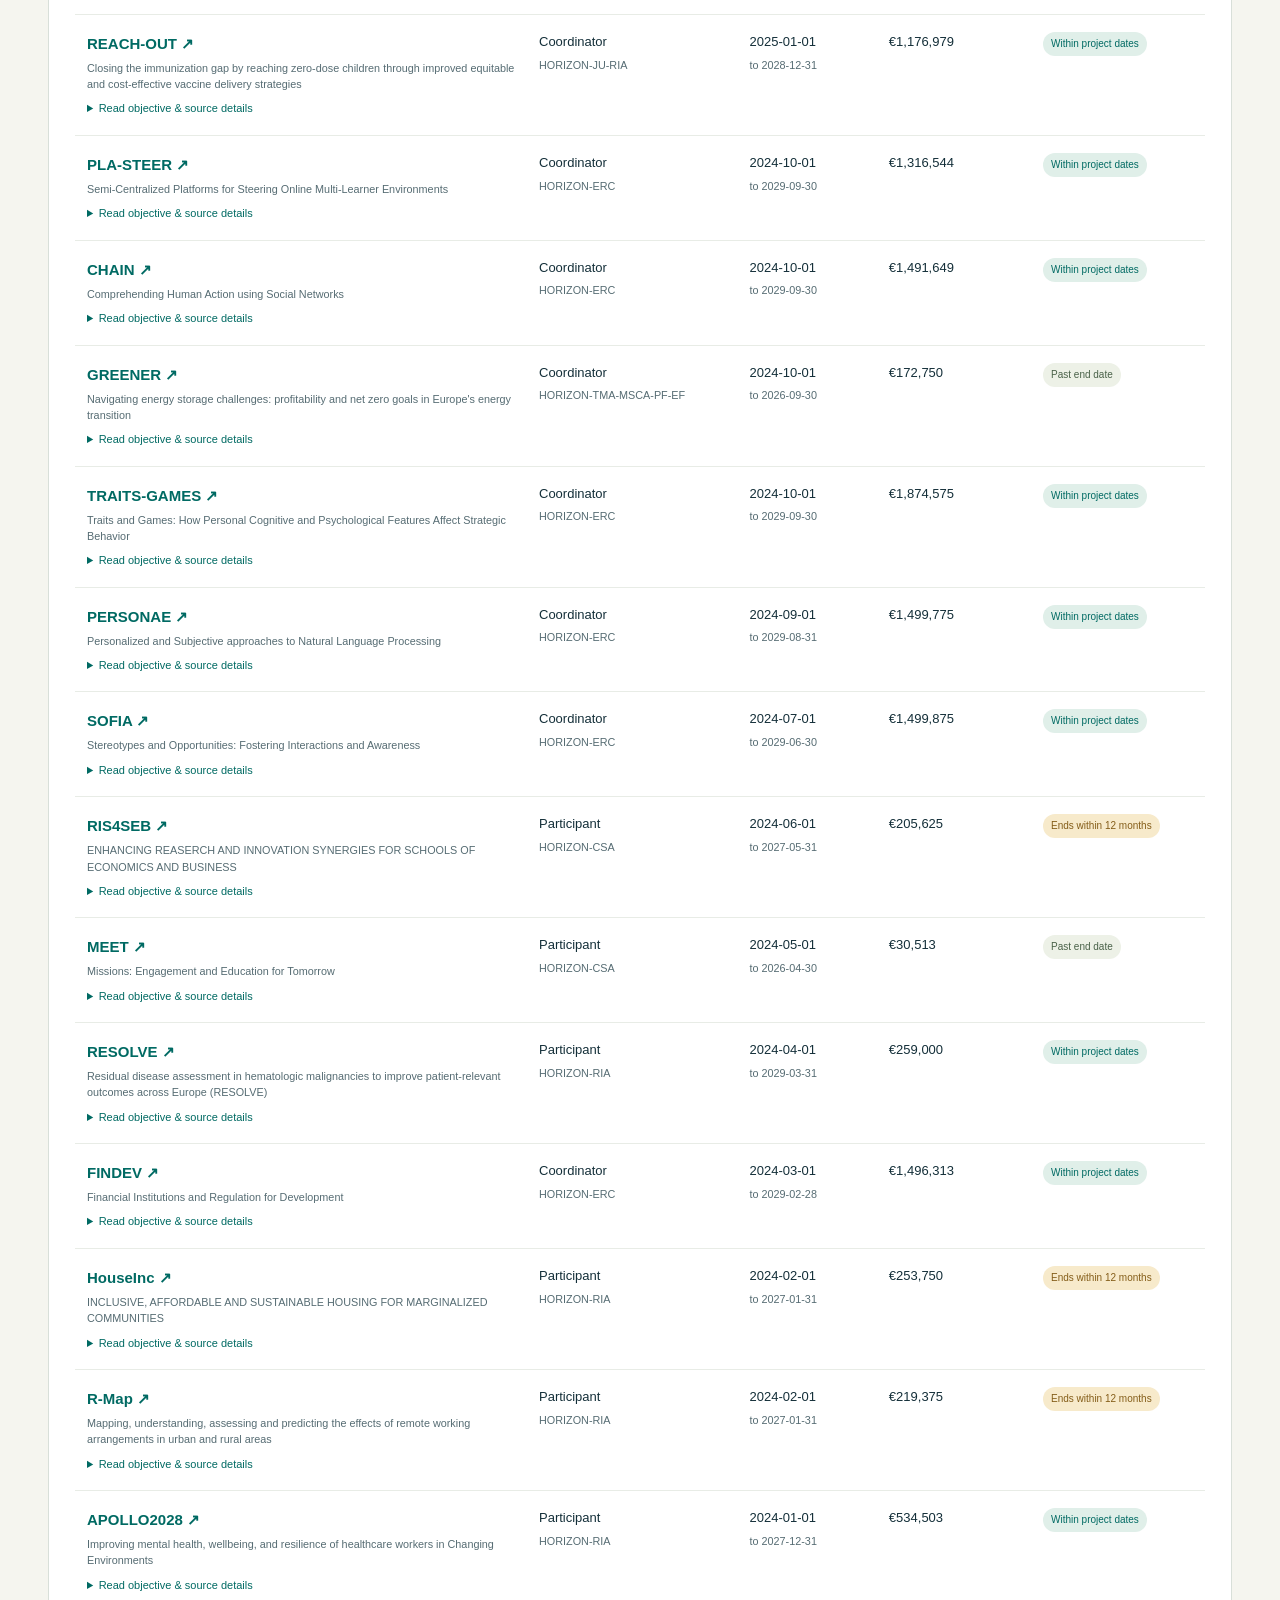
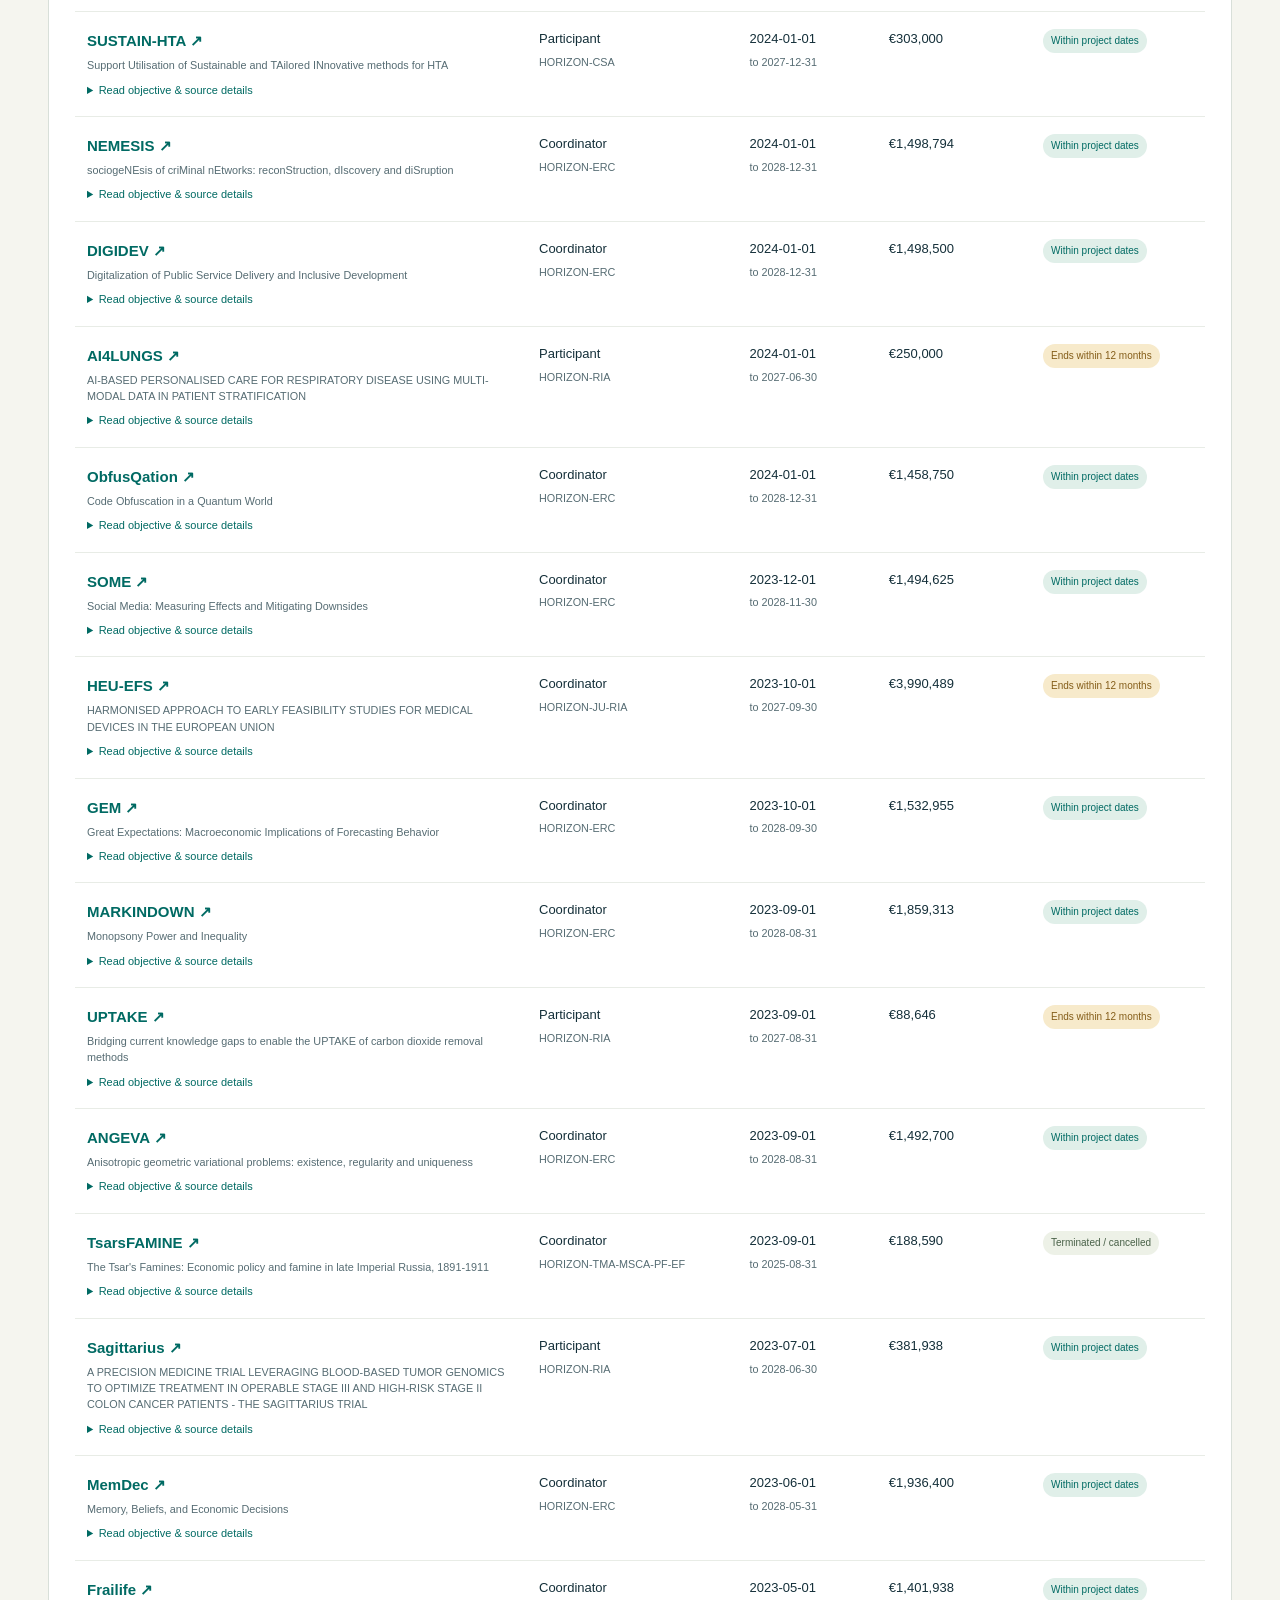
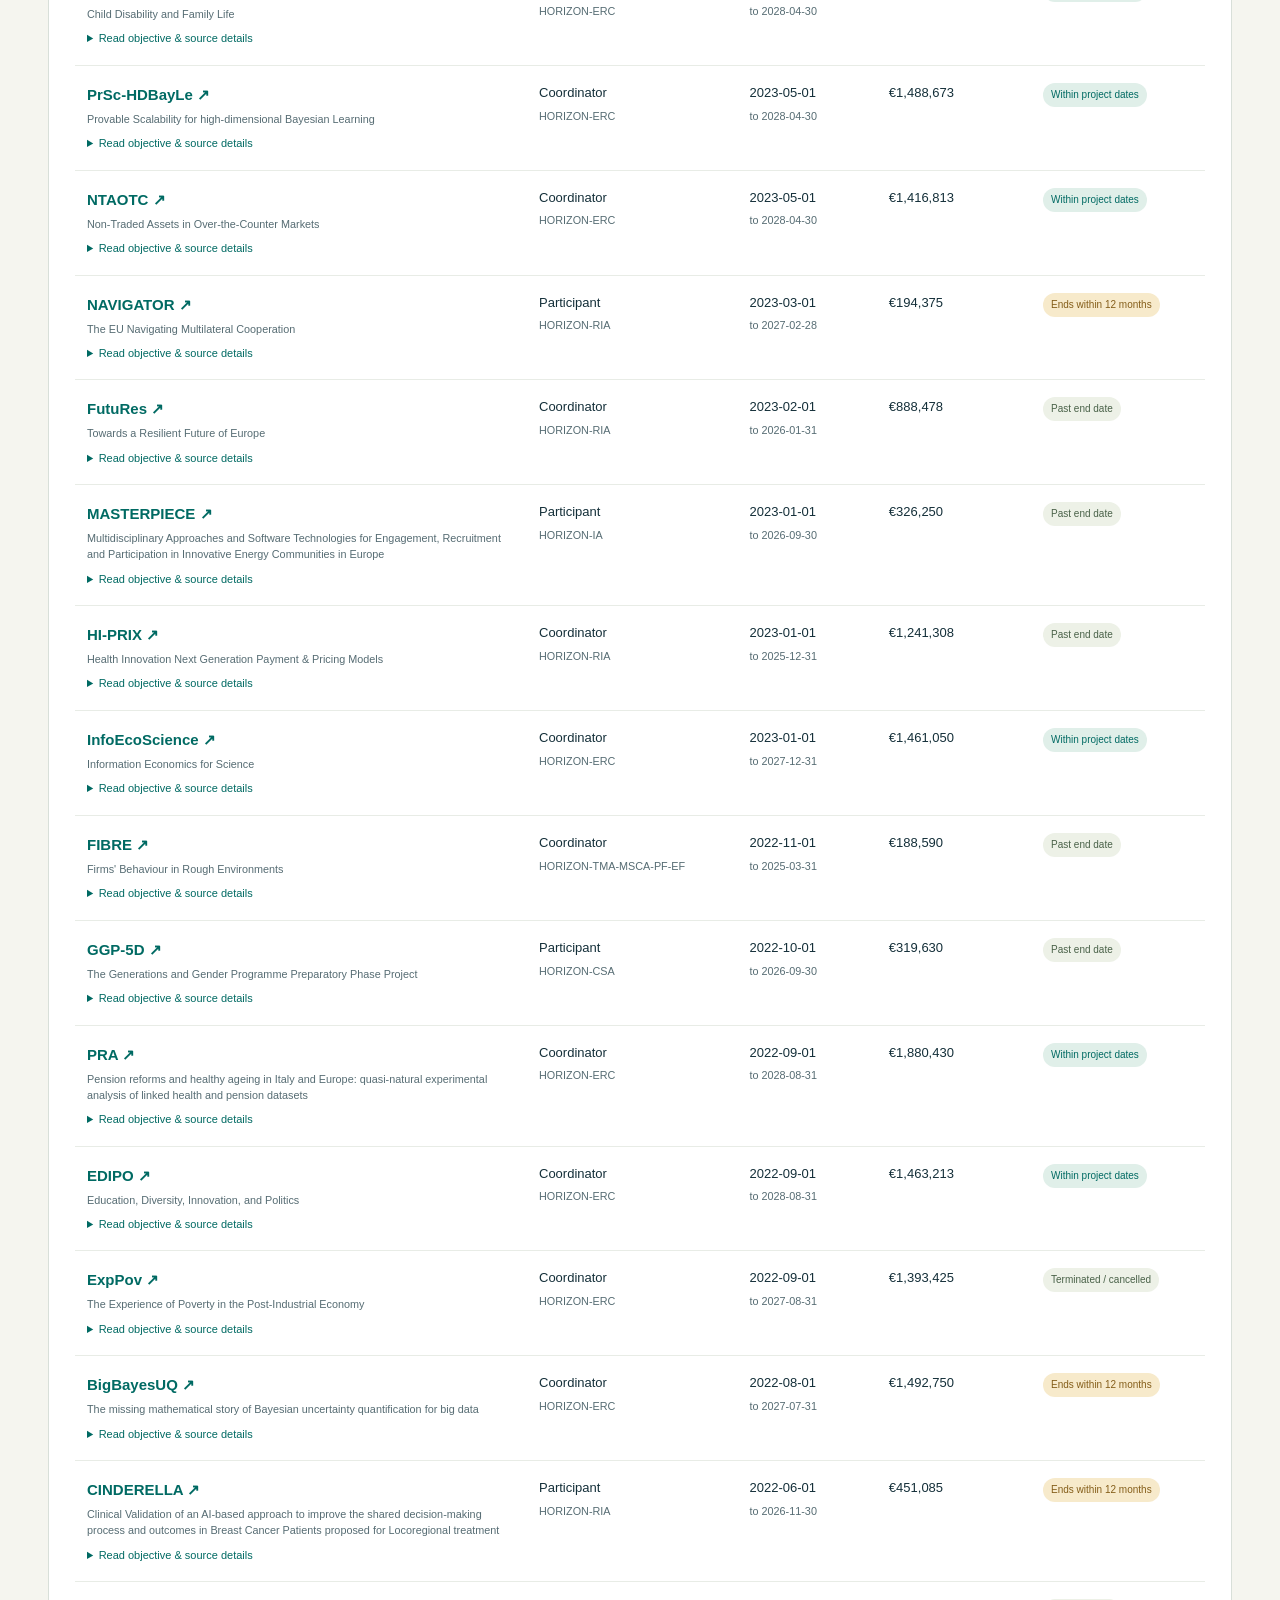
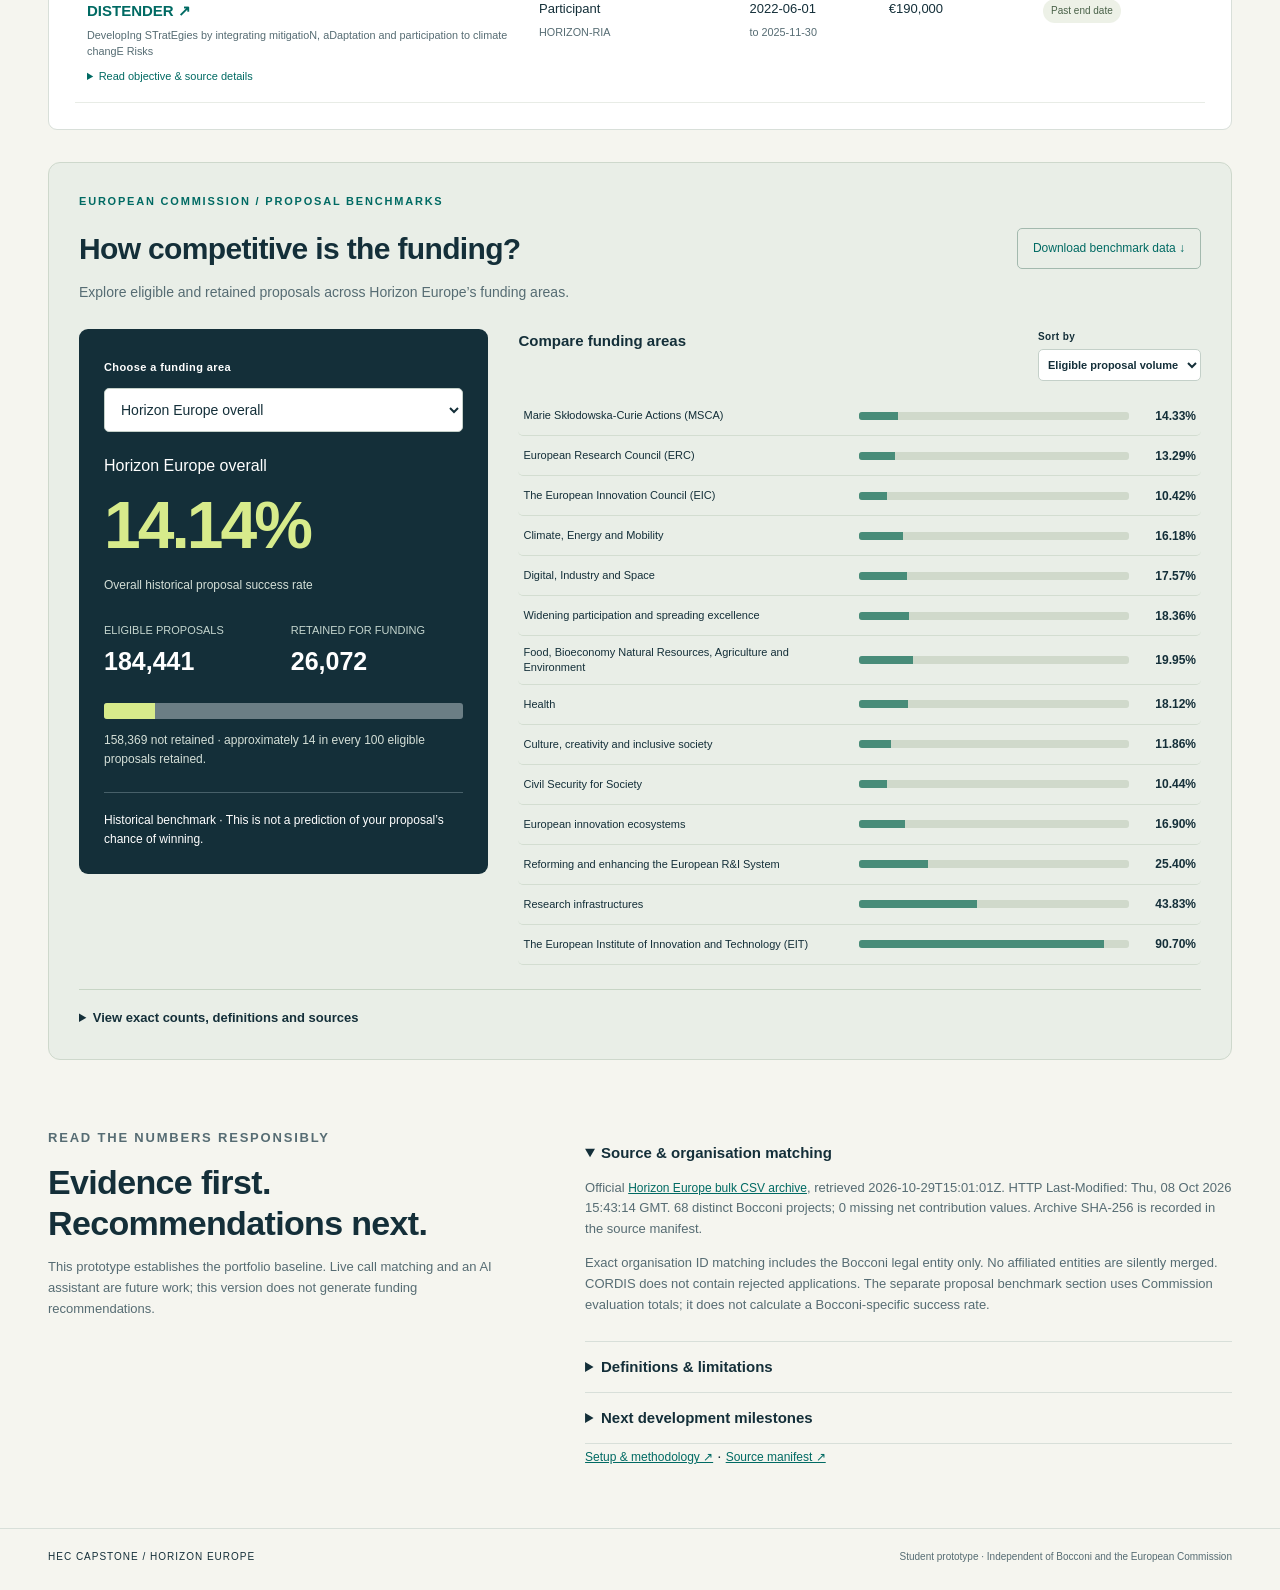
==== commit 8def92c5: "Add consortium matcher, custom profiles and manual Pages publishing" ====
--- a/index.template.html
+++ b/index.template.html
@@ -2,7 +2,7 @@
 <html lang="en"><head><meta charset="utf-8"><meta name="viewport" content="width=device-width,initial-scale=1"><title>Bocconi | Horizon portfolio</title><link rel="stylesheet" href="style.css"><link rel="stylesheet" href="benchmarks.css"></head>
 <body><header><a class="brand" href="#">H<span>↗</span> <b>HORIZON / OBSERVATORY</b></a><span class="prototype">CAPSTONE · FIRST PROTOTYPE</span></header>
 <main><section class="intro"><div><p class="eyebrow">PILOT INSTITUTION / ITALY</p><h1>Bocconi’s research,<br><em>in perspective.</em></h1><p class="lede">Explore the university’s Horizon Europe portfolio, grant end dates and research partnerships.</p></div><aside><span class="dot"></span> OFFICIAL CORDIS EXTRACT<p>Università Commerciale Luigi Bocconi<br>Organisation ID <strong>999838850</strong></p><small id="snapshot"></small></aside></section>
-<nav class="section-nav" aria-label="Dashboard sections"><a href="#portfolio">Bocconi portfolio</a><a href="#success-rates">Proposal success rates ↗</a></nav>
+<nav class="section-nav" aria-label="Dashboard sections"><a href="#portfolio">Bocconi portfolio</a><a href="#success-rates">Proposal success rates ↗</a><a href="matcher.html">Consortium matcher</a></nav>
 <section id="portfolio" class="controls" aria-label="Portfolio filters"><label>Search projects<input id="search" type="search" placeholder="Acronym, title, topic or objective…"></label><label>Funding scheme<select id="scheme"><option value="">All schemes</option></select></label><label>Role<select id="role"><option value="">All roles</option><option value="coordinator">Coordinator</option><option value="participant">Participant</option><option value="associatedPartner">Associated partner</option></select></label><label>Reference date<input type="date" id="asof" value="2026-10-29"></label><button id="reset" class="secondary">Reset</button></section>
 <p class="filter-note">Search, scheme and role filters apply to every chart and table below. Reference date controls project timing and the ending window.</p>
 <section class="metrics" id="metrics" aria-live="polite"></section><p class="filter-note">Portfolio totals include all recorded awards, including future, ended and terminated projects. They are not current funding or actual payments received.</p>
